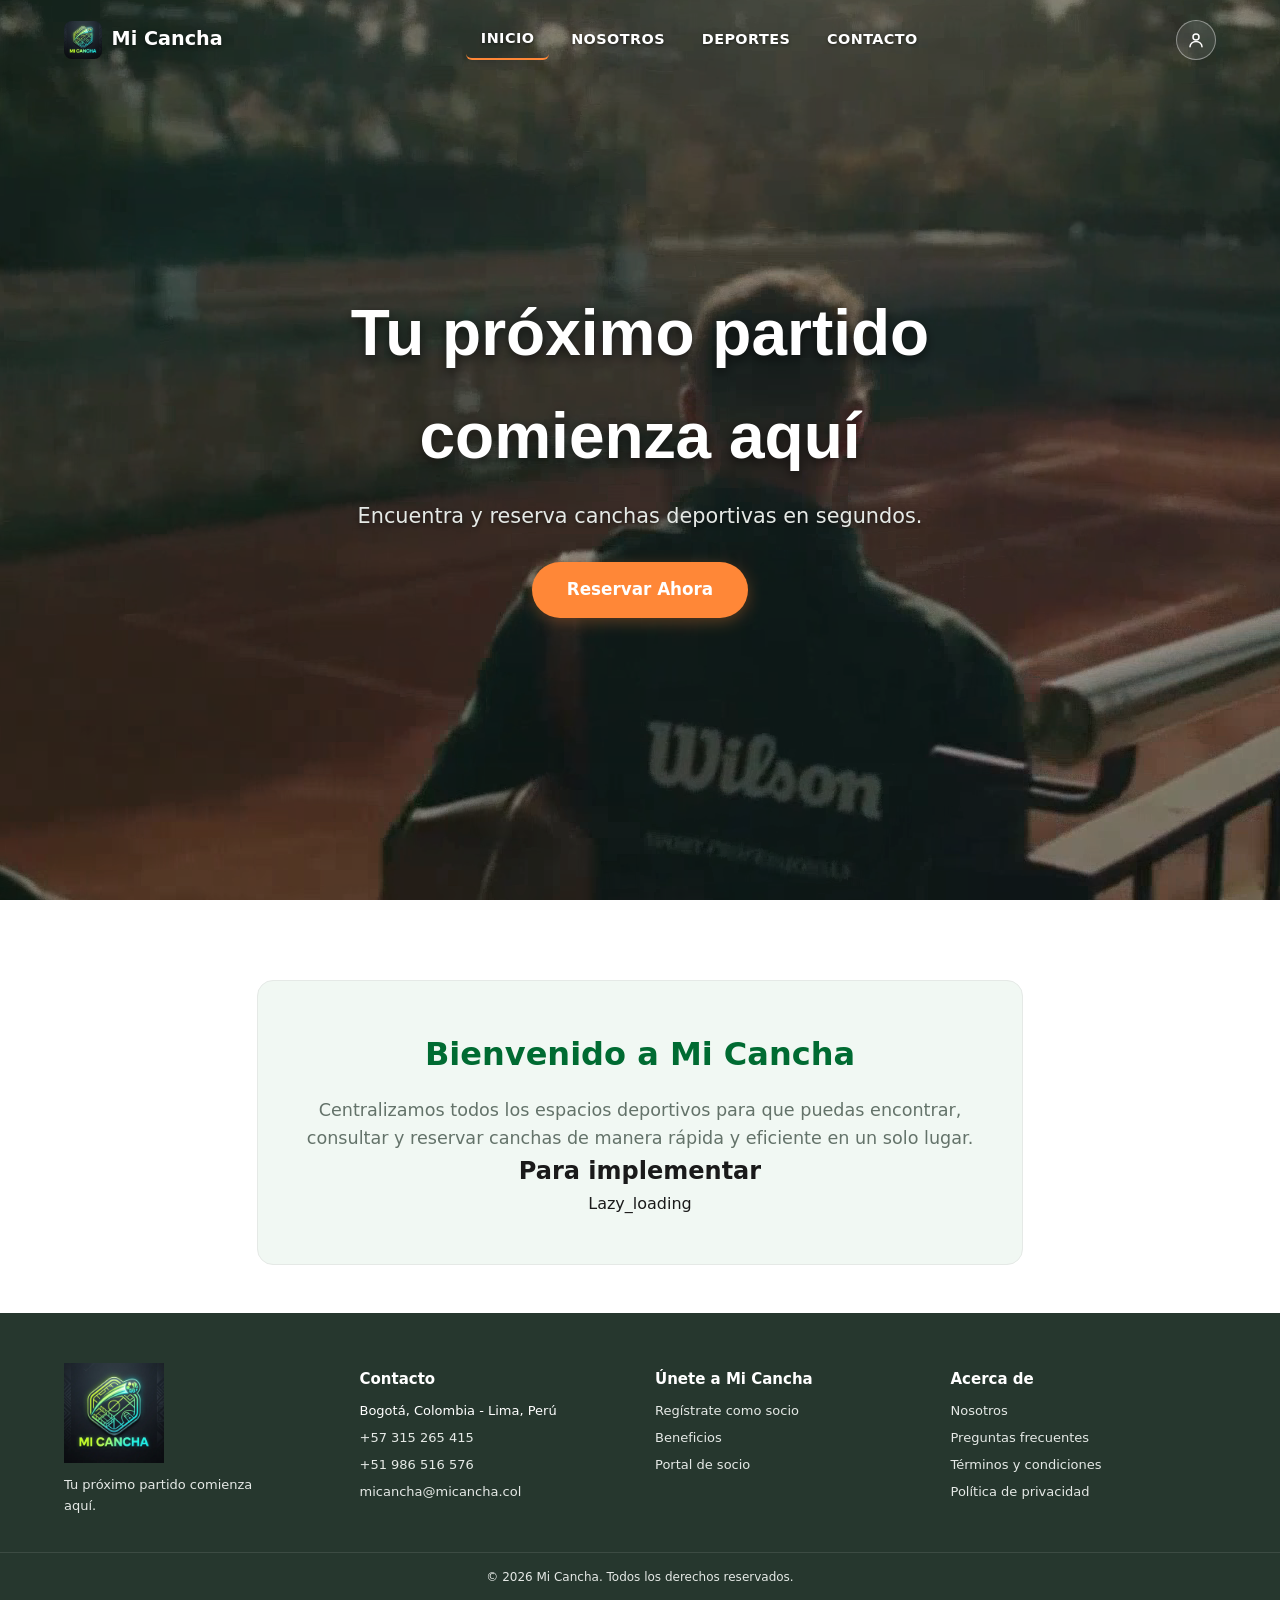
==== index.html @ 4c83c80e "Arreglo Sin-video" ====
﻿<!DOCTYPE html>
<html lang="es">

<head>
  <meta charset="UTF-8">
  <meta name="viewport" content="width=device-width, initial-scale=1.0">
  <title>Mi Cancha - Inicio</title>
  <link rel="stylesheet" href="../css/style.css">
  <link rel="stylesheet" href="../css/nosotros.css">
</head>

<body>

  <!-- Navbar Principal Fijo -->
  <div id="navbar-root"></div>

  <!-- Section con Video de Fondo exclusivo para Inicio -->
  <section class="hero-inicio">
    <video autoplay muted loop playsinline class="hero-video">

      <source src="../video/Video-inicio.webm" type="video/webm">

    </video>
    <div class="hero-overlay"></div>
    <div class="hero-contenido-inicio">
      <h1 class="hero-titulo">Tu próximo partido comienza aquí</h1>
      <p class="hero-subtitulo">Encuentra y reserva canchas deportivas en segundos.</p>
      <a href="#explorar" class="boton-reserva">Reservar Ahora</a>
    </div>
  </section>

  <main class="contenido" id="explorar">
    <section class="panel"
      style="background: var(--verdeNiebla); border: 1px solid var(--grisSeparacion); border-radius: 16px; padding: 3rem 2rem; text-align: center; margin-top: 2rem;">
      <h2 style="color: var(--verdeOsucro); margin-bottom: 1rem; font-size: 2rem;">Bienvenido a Mi Cancha</h2>
      <p style="color: var(--grisVerdoso); font-size: 1.1rem; max-width: 700px; margin: 0 auto;">
        Centralizamos todos los espacios deportivos para que puedas encontrar, consultar y reservar canchas de manera
        rápida y eficiente en un solo lugar.
      </p>
      <h2>Para implementar</h2>
      <p>Lazy_loading</p>
    </section>
  </main>


  <div id="footer-root"></div>


  <script type="module" src="../js/main.js"></script>
</body>

</html>
---- css/style.css ----
﻿:root {
  --verdeMarca: #00843D;
  --verdeOsucro: #006B32;
  --verdeCancha: #00A650;
  --verdeMenta: #D9F2E3;
  --verdeNiebla: #F1F8F3;
  --narajaDeportivo: #FF8737;
  --carbonVerdoso: #26372E;
  --blanco: #ffffff;
  --grisVerdoso: #64736A;
  --grisSeparacion: #E5E9E6;
  --black: #1a1a1a;
}
 
* { 
    box-sizing: border-box;
    margin: 0; 
    padding: 0; 
}
 
html { 
    scroll-behavior: smooth; 
}

body {
  min-height: 100vh;
  display: flex;
  flex-direction: column;
  font-family: "Space Grotesk", "Segoe UI", system-ui, sans-serif;
  color: var(--black);
  background-color: var(--blanco);
  line-height: 1.6;
}
 
a { 
    color: inherit; 
    text-decoration: none;
}

/* ===== Navbar ===== */
.navbar {
  position: fixed;
  top: 0;
  left: 0;
  width: 100%;
  z-index: 1000;
  display: flex;
  justify-content: space-between;
  align-items: center;
  padding: 1.2rem 5%;
  background: transparent;
  transition: all 0.35s ease-in-out;
}

/* Estado cuando se hace scroll (Navbar Verde con textura de líneas de balón) */
.navbar.scrolled {
  padding: 0.8rem 5%;
  background-color: var(--verdeOsucro);
  background-image: 
    repeating-linear-gradient(45deg, rgba(255, 255, 255, 0.03) 0, rgba(255, 255, 255, 0.03) 2px, transparent 0, transparent 50px),
    linear-gradient(135deg, rgba(0, 132, 61, 0.95), rgba(0, 80, 35, 0.98));
  box-shadow: 0 4px 20px rgba(0, 0, 0, 0.25);
  /*backdrop-filter: blur(8px);*/
} 


.logo {
  display: flex;
  align-items: center;
  gap: 0.6rem;
  font-weight: 700;
  font-size: 1.2rem;
  color: var(--blanco);
  text-shadow: 0 2px 4px rgba(0,0,0,0.4);
}
 
.logo-marca {
  width: 38px;
  height: 38px;
  border-radius: 8px;
  object-fit: contain;
}

.logo-text:hover {
  color: var(--verdeCancha)
}
 
.menu { 
    display: flex; 
    gap: 0.5rem; 
    list-style: none; 
    align-items: center;
}
 
.menu a {
  display: block;
  padding: 0.5rem 0.9rem;
  color: var(--blanco);
  font-weight: 600;
  font-size: 0.9rem;
  text-transform: uppercase;
  letter-spacing: 0.03em;
  border-radius: 6px;
  text-shadow: 0 1px 3px rgba(0,0,0,0.5);
  transition: color 0.2s, background 0.2s;
}
 
.menu a:hover { 
    color: var(--verdeCancha);  
}
 
.menu a.activo { 
    color: var(--blanco);
    border-bottom: 2px solid var(--narajaDeportivo);
}

.nav-actions {
  display: flex;
  align-items: center;
  gap: 1rem;
}
 
.login {
  width: 40px;
  height: 40px;
  display: grid;
  place-items: center;
  border-radius: 50%;
  border: 1px solid rgba(255, 255, 255, 0.4);
  background: rgba(255, 255, 255, 0.1);
  color: var(--blanco);
  transition: background 0.2s, border-color 0.2s;
}
 
.login:hover { 
    background: var(--verdeCancha); 
    border-color: var(--verdeCancha); 
}
 
.login svg { 
    width: 18px; 
    height: 18px; 
}

/* Botón Hamburguesa */
.menu-toggle {
  display: none;
  background: none;
  border: none;
  cursor: pointer;
  flex-direction: column;
  gap: 5px;
  padding: 5px;
  z-index: 1001;
}

.menu-toggle span {
  display: block;
  width: 26px;
  height: 3px;
  background-color: var(--blanco);
  border-radius: 3px;
  transition: transform 0.3s ease, opacity 0.3s ease;
}

/* VIDEO */

/* ===== Estilos para el Video ===== */
.hero-inicio {
  position: relative;
  width: 100%;
  height:  100vh;/* Un poco más alto para que luzca el video */
  min-height: 450px;
  overflow: hidden;
  display: flex;
  align-items: center;
  justify-content: center;
  text-align: center;
}

.hero-video {
  position: absolute;
  top: 50%;
  left: 50%;
  transform: translate(-50%, -50%);
  min-width: 100%;
  min-height: 100%;
  width: auto;
  height: auto;
  object-fit: cover;
  z-index: 1;
}

.hero-overlay {
  position: absolute;
  top: 0;
  left: 0;
  width: 100%;
  height: 100%;
  background: rgba(0, 0, 0, 0.45); /* Capa oscura para contraste */
  z-index: 2;
}

.hero-contenido-inicio {
  position: relative;
  z-index: 3;
  color: var(--blanco);
  padding: 0 1rem;
  max-width: 800px;
}

.hero-contenido-inicio .hero-titulo {
  font-size: clamp(2.3rem, 6vw, 4rem);
  font-family: "Space Grotesk", sans-serif;
  font-weight: 700;
  margin-bottom: 0.8rem;
  text-shadow: 0 4px 12px rgba(0, 0, 0, 0.6);
}

.hero-subtitulo {
  font-size: clamp(1rem, 2.5vw, 1.3rem);
  color: var(--grisSeparacion);
  margin-bottom: 1.8rem;
  text-shadow: 0 2px 6px rgba(0, 0, 0, 0.6);
}

@media (max-width: 768px) {
  .hero-inicio {
    height: 50vh;
    min-height: 350px;
  }
}

/* FOOTER */
.site-footer {
  background-color: var(--carbonVerdoso);
  color: var(--blanco);
  margin-top: auto;
}

.footer-container {
  width: min(1200px, 90%);
  margin: 0 auto;
  padding: 50px 0 35px;
  display: grid;
  grid-template-columns: repeat(4, 1fr);
  gap: 30px;
  align-items: start;
}

.footer-brand {
  display: flex;
  flex-direction: column;
  align-items: flex-start;
  gap: 12px;
}

.footer-logo img {
  display: block;
  width: 100px;
  height: auto;
  object-fit: contain;
}

.footer-description {
  max-width: 220px;
  margin: 0;
  color: var(--grisSeparacion);
  font-size: 13px;
}

.footer-column h2 {
  margin: 4px 0 10px;
  color: var(--blanco);
  font-size: 15px;
  font-weight: 600;
}

.footer-column ul,
.footer-column address {
  display: flex;
  flex-direction: column;
  gap: 6px;
  list-style: none;
  font-size: 13px;
  font-style: normal;
}

.footer-column a {
  color: var(--grisSeparacion);
  transition: color 180ms ease;
}

.footer-column a:hover {
  color: var(--verdeCancha);
  text-decoration: underline;
}

.footer-bottom {
  border-top: 1px solid rgba(255,255,255,0.1);
  padding: 15px 5%;
  text-align: center;
}

.footer-bottom p {
  margin: 0;
  color: var(--grisSeparacion);
  font-size: 12px;
}

/* Media Queries para Dispositivos Móviles y Tablets */
@media (max-width: 900px) {
  .menu-toggle {
    display: flex;
  }

  /* Menú desplegable en pantallas pequeñas */
  .menu {
    position: fixed;
    top: 0;
    right: -100%;
    width: 75%;
    max-width: 300px;
    height: 100vh;
    background-color: var(--verdeOsucro);
    flex-direction: column;
    justify-content: center;
    align-items: flex-start;
    padding: 2rem;
    gap: 1.5rem;
    box-shadow: -5px 0 25px rgba(0,0,0,0.5);
    transition: right 0.35s ease-in-out;
    z-index: 1000;
  }

  .menu.activo {
    right: 0;
  }

  .menu a {
    font-size: 1.1rem;
    width: 100%;
    padding: 0.8rem 1rem;
  }

  .menu a.activo {
    background: rgba(255, 255, 255, 0.15);
    border-bottom: none;
    border-left: 4px solid var(--blanco);
  }

  /* Animación cruzada del botón hamburguesa cuando está abierto */
  .menu-toggle.activo span:nth-child(1) {
    transform: translateY(8px) rotate(45deg);
  }
  .menu-toggle.activo span:nth-child(2) {
    opacity: 0;
  }
  .menu-toggle.activo span:nth-child(3) {
    transform: translateY(-8px) rotate(-45deg);
  }

  .footer-container {
    grid-template-columns: 1fr 1fr;
    gap: 35px;
  }
}

@media (max-width: 550px) {
  .footer-container {
    grid-template-columns: 1fr;
    gap: 30px;
  }
  
  .navbar {
    padding: 1rem 4%;
  }
}
---- css/nosotros.css ----
/* ===================================================
   Acerca de Nosotros - Estilos responsivos
   =================================================== */

.hero-nosotros {
  position: relative;
  width: 100%;
  height: 50vh;
  min-height: 320px;
  background: url('../img/fondoDeport.webp') center/cover no-repeat;
  display: flex;
  align-items: center;
  justify-content: center;
  text-align: center;
}

.hero-nosotros::after {
  content: '';
  position: absolute;
  top: 0;
  left: 0;
  width: 100%;
  height: 100%;
  background: rgba(0, 0, 0, 0.45);
  z-index: 1;
}

.hero-titulo {
  position: relative;
  z-index: 2;
  color: var(--blanco);
  font-size: clamp(2.2rem, 7vw, 4rem);
  font-family: cursive, sans-serif;
  font-weight: 400;
  padding: 0 1rem;
  text-shadow: 0 4px 10px rgba(0, 0, 0, 0.5);
}

.contenido {
  max-width: 1050px;
  margin: 3rem auto;
  padding: 0 1.2rem;
  color: var(--black);
}

.seccion {
  margin-bottom: 3.5rem;
}

.seccion > h2 {
  text-align: center;
  margin-bottom: 1.5rem;
  color: var(--carbonVerdoso);
  font-size: clamp(1.6rem, 4vw, 2.2rem);
}

/* Misión y Visión */
#proyecto {
  display: grid;
  grid-template-columns: repeat(2, 1fr);
  gap: 1.5rem;
}

#proyecto article {
  background: var(--verdeNiebla);
  border: 1px solid var(--grisSeparacion);
  border-top: 4px solid var(--verdeCancha);
  border-radius: 14px;
  padding: 2rem;
  box-shadow: 0 4px 15px rgba(0,0,0,0.03);
}

#proyecto h2 {
  color: var(--verdeOsucro);
  margin-bottom: 0.8rem;
}

#proyecto p {
  color: var(--grisVerdoso);
  font-size: 1rem;
}

/* Diferenciadores y Equipo */
#diferenciadores > p {
  max-width: 800px;
  margin: 0 auto 2rem;
  text-align: center;
  color: var(--grisVerdoso);
  font-size: 1.05rem;
}

.tarjetas,
.tarjetas-equipo {
  display: grid;
  grid-template-columns: repeat(auto-fit, minmax(260px, 1fr));
  gap: 1.5rem;
}

.tarjeta,
.tarjeta-dev {
  background: var(--blanco);
  border: 1px solid var(--grisSeparacion);
  border-radius: 14px;
  padding: 1.8rem 1.5rem;
  text-align: center;
  box-shadow: 0 6px 20px rgba(0,0,0,0.04);
  transition: transform 0.25s ease, border-color 0.25s ease;
}

.tarjeta:hover,
.tarjeta-dev:hover {
  transform: translateY(-4px);
  border-color: var(--verdeCancha);
}

.tarjeta h3 {
  color: var(--verdeOsucro);
  margin-bottom: 0.6rem;
  font-size: 1.2rem;
}

.tarjeta p {
  color: var(--grisVerdoso);
  font-size: 0.95rem;
}

.tarjeta-dev img {
  width: 80px;
  height: 80px;
  border-radius: 50%;
  object-fit: cover;
  margin-bottom: 1rem;
}

.tarjeta-dev h3 {
  color: var(--carbonVerdoso);
  margin-bottom: 0.2rem;
}

.tarjeta-dev .rol {
  color: var(--verdeCancha);
  font-weight: 600;
  font-size: 0.85rem;
  margin-bottom: 0.6rem;
}

.tarjeta-dev .bio {
  color: var(--grisVerdoso);
  font-size: 0.9rem;
}

.article {
  background: var(--verdeNiebla);
  border-top: 4px solid var(--verdeCancha);
  box-shadow: 0 4px 15px rgba(0,0,0,0.03);
}

/* Botón */
#reserva { 
  text-align: center; 
  margin-top: 2.5rem;
}

.boton-reserva {
  display: inline-block;
  padding: 0.9rem 2.2rem;
  border-radius: 999px;
  background: var(--narajaDeportivo);
  color: var(--blanco);
  font-weight: 700;
  font-size: 1.05rem;
  box-shadow: 0 4px 15px rgba(255, 135, 55, 0.3);
  transition: opacity 0.2s, transform 0.2s;
}

.boton-reserva:hover { 
  opacity: 0.9; 
  transform: scale(1.02);
}

/* Responsive */
@media (max-width: 768px) {
  #proyecto { 
    grid-template-columns: 1fr; 
  }
  
  .contenido {
    margin: 2rem auto;
  }
  
  .hero-nosotros {
    height: 40vh;
    min-height: 260px;
  }
}
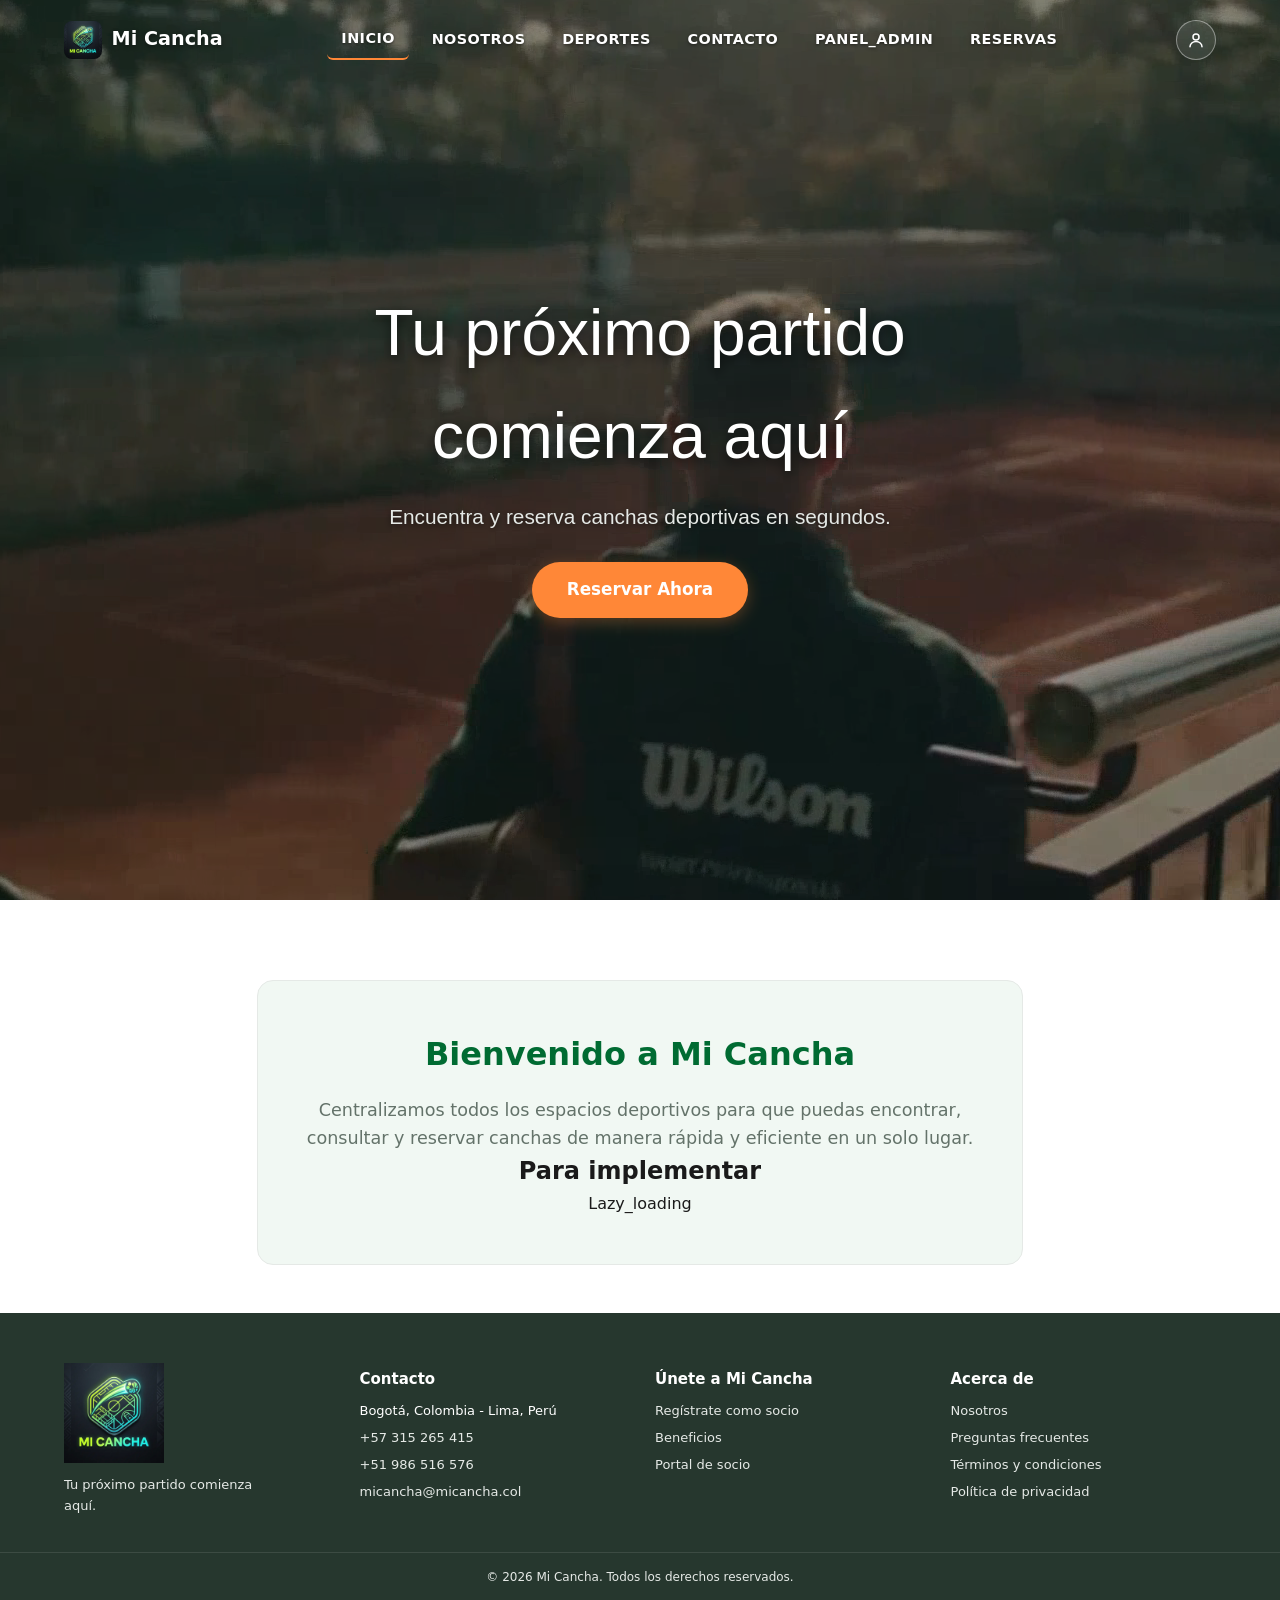
==== commit b06587dc: "feat: vista preliminar de reservar" ====
--- a/index.html
+++ b/index.html
@@ -5,6 +5,7 @@
   <meta charset="UTF-8">
   <meta name="viewport" content="width=device-width, initial-scale=1.0">
   <title>Mi Cancha - Inicio</title>
+  <link rel="shortcut icon" href="../img/mi_cancha_prototipo_logo.webp" type="image/x-icon">
   <link rel="stylesheet" href="../css/style.css">
   <link rel="stylesheet" href="../css/nosotros.css">
 </head>
--- a/css/style.css
+++ b/css/style.css
@@ -210,9 +210,9 @@
 }
 
 .hero-contenido-inicio .hero-titulo {
-  font-size: clamp(2.3rem, 6vw, 4rem);
-  font-family: "Space Grotesk", sans-serif;
-  font-weight: 700;
+  font-size: clamp(2.2rem, 7vw, 4rem);
+  font-family: cursive, sans-serif;
+  font-weight: 400;
   margin-bottom: 0.8rem;
   text-shadow: 0 4px 12px rgba(0, 0, 0, 0.6);
 }
@@ -222,6 +222,7 @@
   color: var(--grisSeparacion);
   margin-bottom: 1.8rem;
   text-shadow: 0 2px 6px rgba(0, 0, 0, 0.6);
+  font-family: cursive, sans-serif;
 }
 
 @media (max-width: 768px) {
@@ -375,4 +376,35 @@
   .navbar {
     padding: 1rem 4%;
   }
-}+}
+/* ===== Mensajes de alerta (carrito de reservas) ===== */
+.mensajes {
+  position: fixed;
+  right: 1rem;
+  bottom: 1rem;
+  z-index: 2000;
+  display: flex;
+  flex-direction: column;
+  gap: 0.5rem;
+  max-width: min(360px, calc(100% - 2rem));
+}
+
+.mensaje {
+  padding: 0.8rem 1rem;
+  border-radius: 8px;
+  border-left: 5px solid;
+  background: var(--blanco);
+  color: var(--carbonVerdoso);
+  box-shadow: 0 6px 18px rgba(0, 0, 0, 0.15);
+  font-weight: 600;
+  animation: mensaje-entrar 0.25s ease-out;
+}
+
+.mensaje-exito { border-color: var(--verdeCancha); }
+.mensaje-alerta { border-color: var(--narajaDeportivo); }
+.mensaje-error { border-color: #C0392B; }
+
+@keyframes mensaje-entrar {
+  from { opacity: 0; transform: translateY(10px); }
+  to { opacity: 1; transform: translateY(0); }
+}
--- a/css/nosotros.css
+++ b/css/nosotros.css
@@ -7,7 +7,8 @@
   width: 100%;
   height: 50vh;
   min-height: 320px;
-  background: url('../img/fondoDeport.webp') center/cover no-repeat;
+  background: linear-gradient(rgba(0, 0, 0, 0.5), rgba(0, 0, 0, 0.5)),
+  url('../img/fondoDeport.webp') center/cover no-repeat;
   display: flex;
   align-items: center;
   justify-content: center;
@@ -21,7 +22,7 @@
   left: 0;
   width: 100%;
   height: 100%;
-  background: rgba(0, 0, 0, 0.45);
+  background: rgba(0, 0, 0, 0.5);
   z-index: 1;
 }
 
@@ -189,7 +190,7 @@
   }
   
   .hero-nosotros {
-    height: 40vh;
+    height: 50vh;
     min-height: 260px;
   }
 }
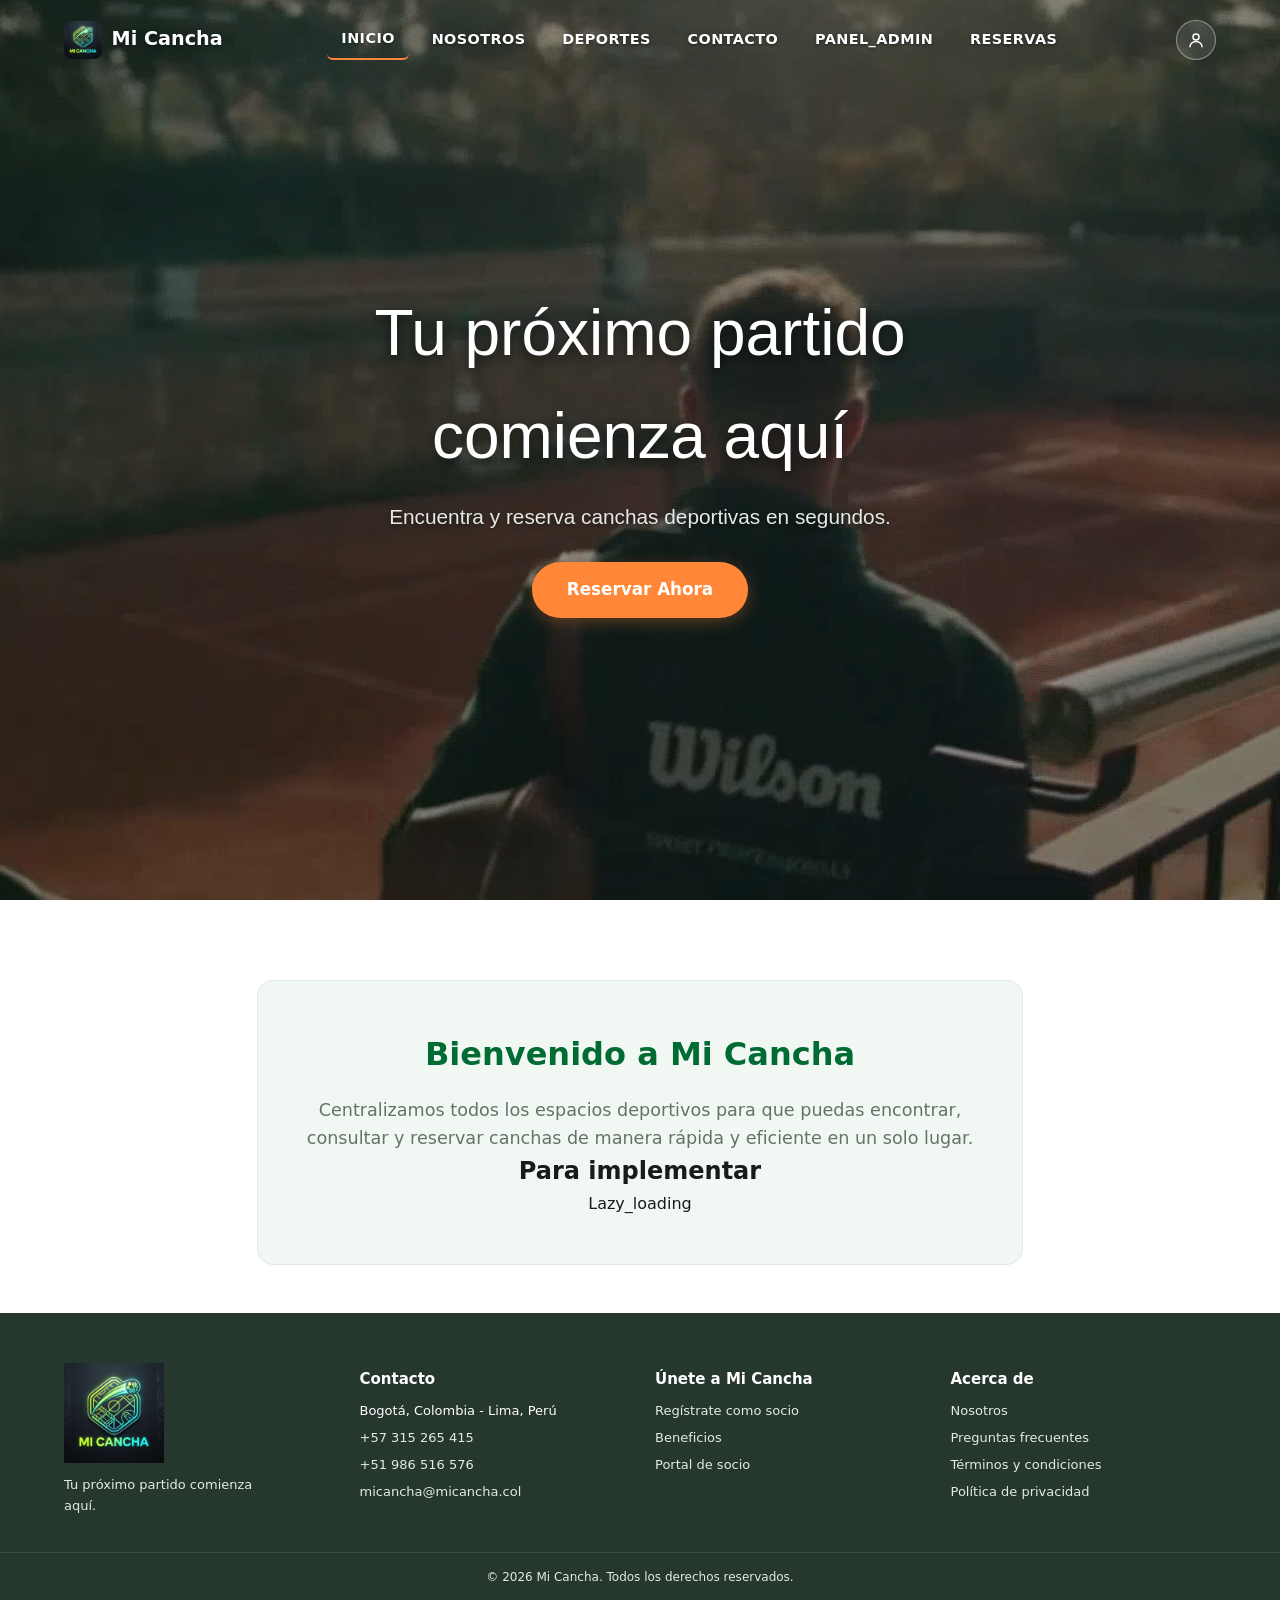
==== commit d53f86ba: "feat: funcionalidad del modulo reservas, esta funcionalidad es temporal, aun tiene refactorizaciones" ====
--- a/index.html
+++ b/index.html
@@ -11,7 +11,6 @@
 </head>
 
 <body>
-
   <!-- Navbar Principal Fijo -->
   <div id="navbar-root"></div>
 
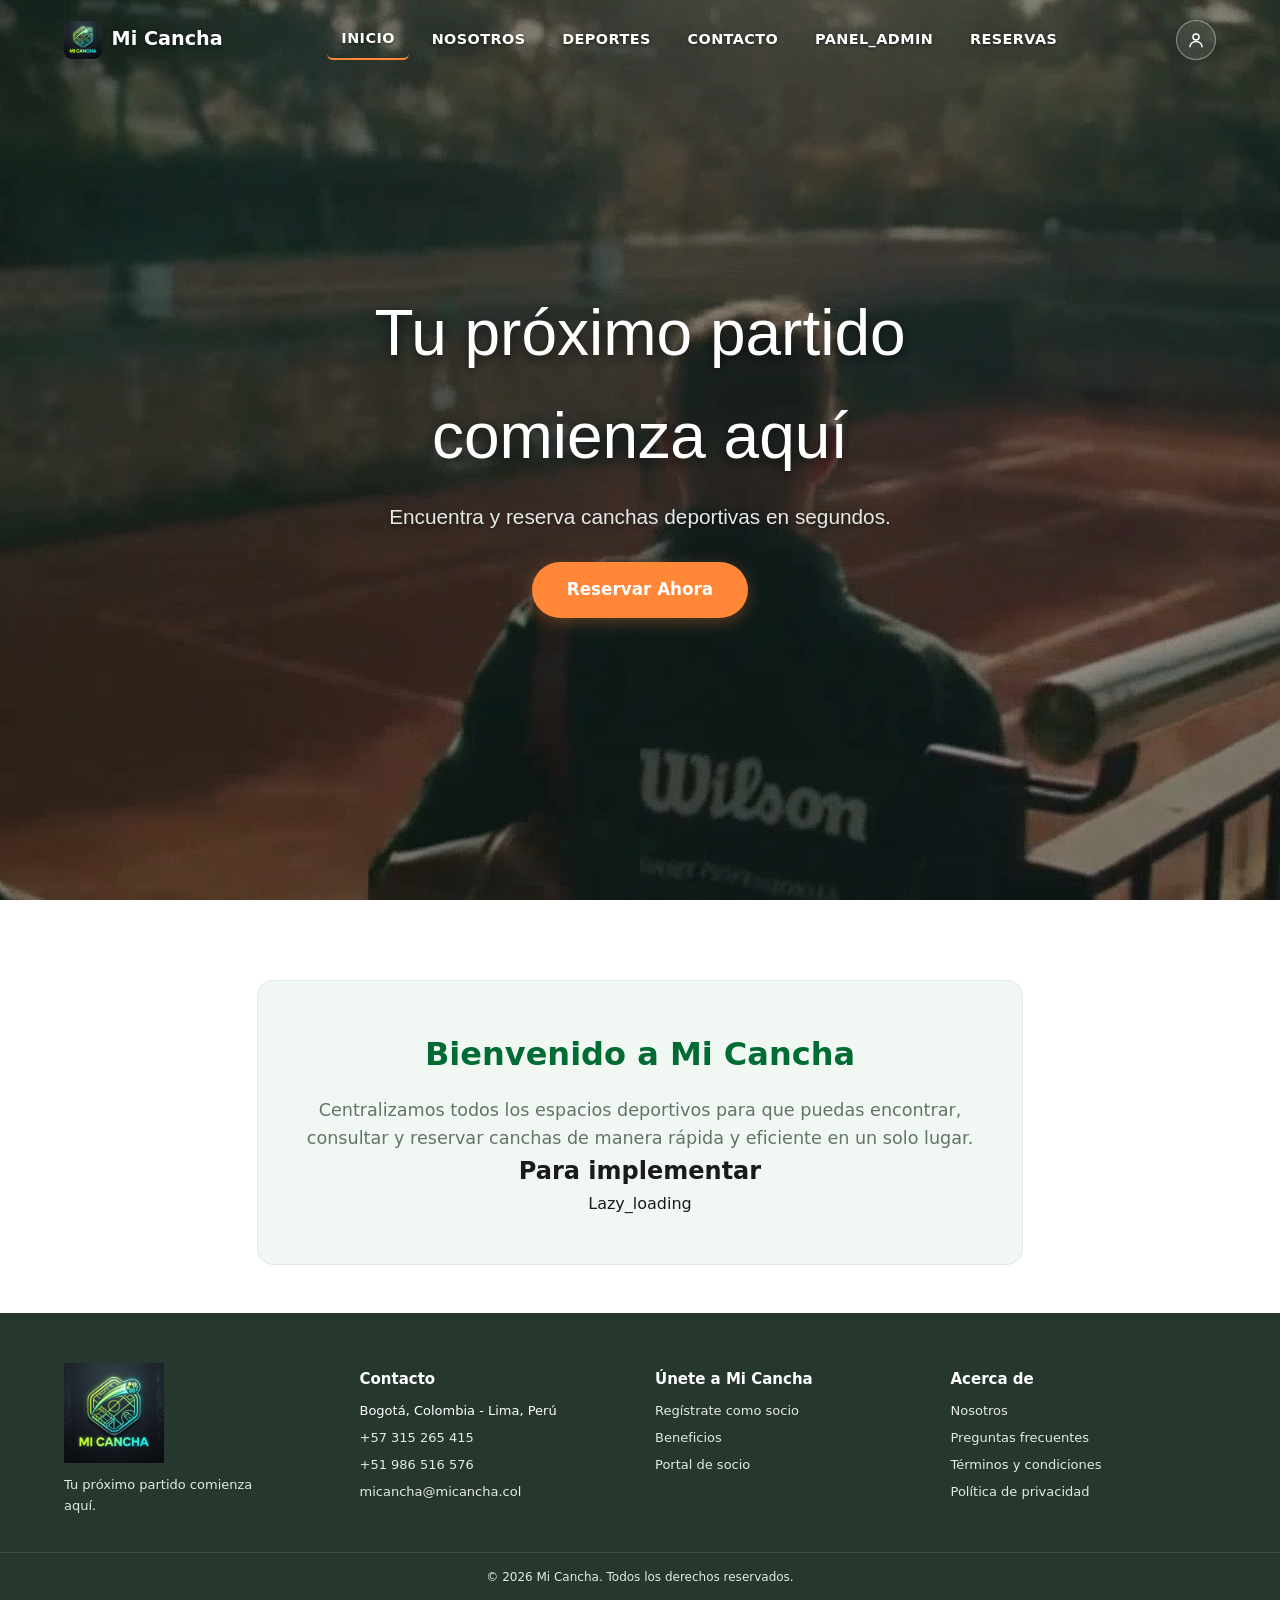
==== commit 3a226ee7: "agregar vistas y componentes de inicio de sesion" ====
--- a/index.html
+++ b/index.html
@@ -5,9 +5,9 @@
   <meta charset="UTF-8">
   <meta name="viewport" content="width=device-width, initial-scale=1.0">
   <title>Mi Cancha - Inicio</title>
-  <link rel="shortcut icon" href="../img/mi_cancha_prototipo_logo.webp" type="image/x-icon">
-  <link rel="stylesheet" href="../css/style.css">
-  <link rel="stylesheet" href="../css/nosotros.css">
+  <link rel="shortcut icon" href="./img/mi_cancha_prototipo_logo.webp" type="image/x-icon">
+  <link rel="stylesheet" href="./css/style.css">
+  <link rel="stylesheet" href="./css/nosotros.css">
 </head>
 
 <body>
@@ -18,7 +18,7 @@
   <section class="hero-inicio">
     <video autoplay muted loop playsinline class="hero-video">
 
-      <source src="../video/Video-inicio.webm" type="video/webm">
+      <source src="./video/Video-inicio.webm" type="video/webm">
 
     </video>
     <div class="hero-overlay"></div>
@@ -45,8 +45,8 @@
 
   <div id="footer-root"></div>
 
+<script type="module" src="./js/main.js"></script>
 
-  <script type="module" src="../js/main.js"></script>
 </body>
 
 </html>
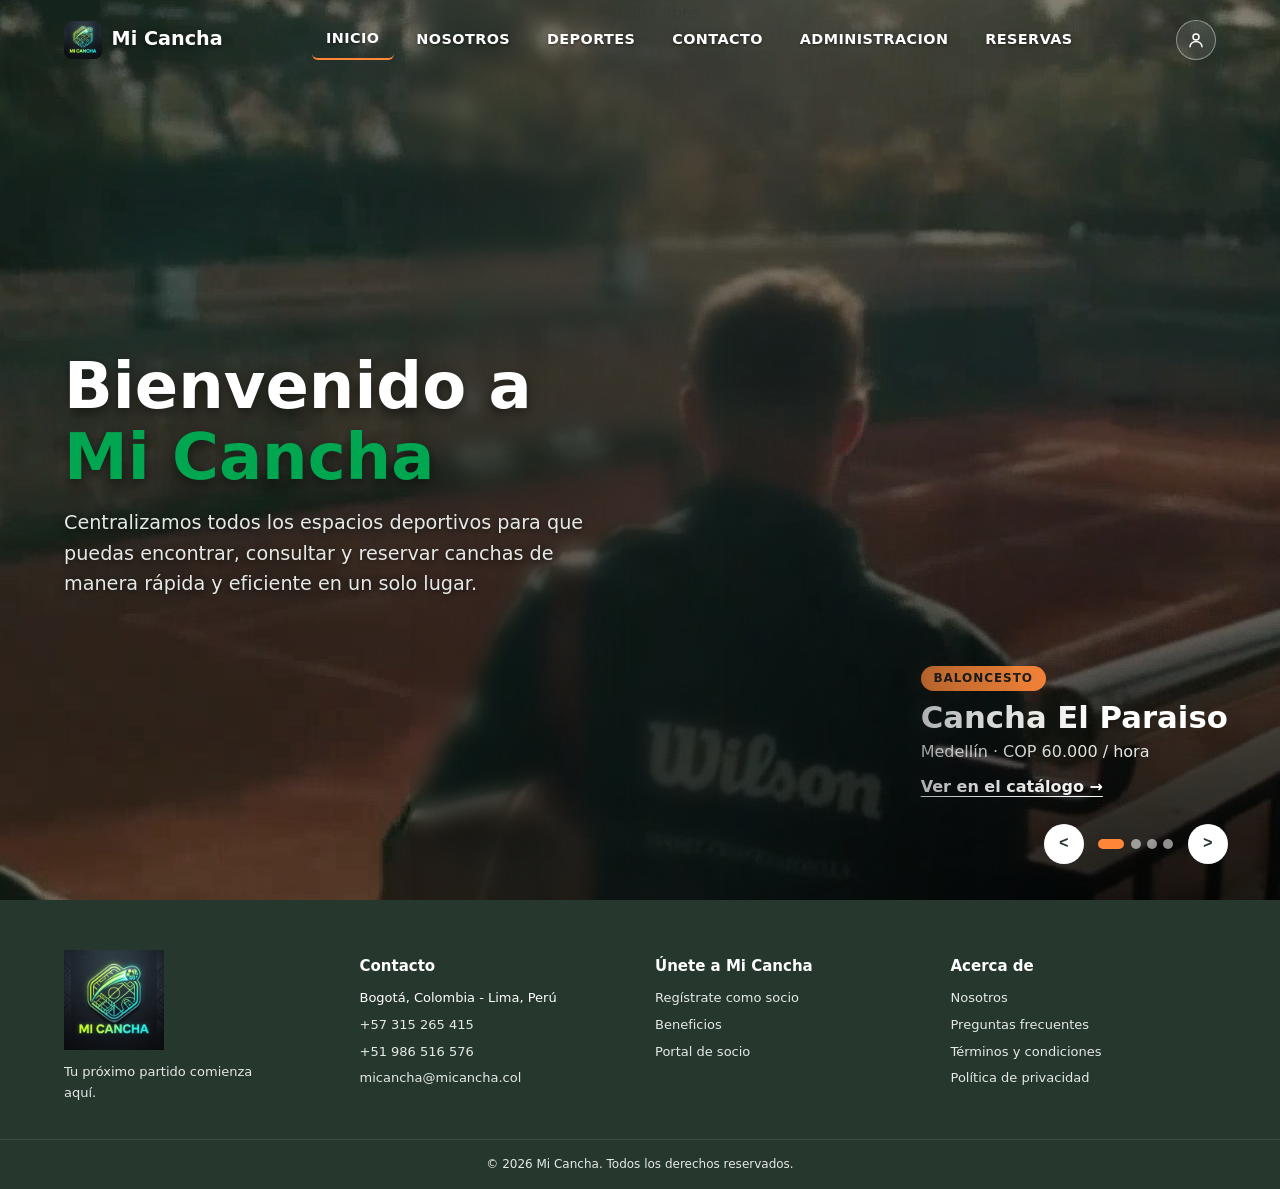
==== commit 8db185fe: "Londing page 1.0" ====
--- a/index.html
+++ b/index.html
@@ -8,44 +8,110 @@
   <link rel="shortcut icon" href="./img/mi_cancha_prototipo_logo.webp" type="image/x-icon">
   <link rel="stylesheet" href="./css/style.css">
   <link rel="stylesheet" href="./css/nosotros.css">
+  <link rel="stylesheet" href="./css/inicio_slider.css">
 </head>
 
 <body>
   <!-- Navbar Principal Fijo -->
   <div id="navbar-root"></div>
 
-  <!-- Section con Video de Fondo exclusivo para Inicio -->
-  <section class="hero-inicio">
-    <video autoplay muted loop playsinline class="hero-video">
+  <main id="explorar">
 
-      <source src="./video/Video-inicio.webm" type="video/webm">
+    <!-- Video de fondo + mensaje a la izquierda + carrusel desvanecido a la derecha -->
+    <section class="hero-inicio hero-con-carrusel">
+      <video autoplay muted loop playsinline class="hero-video">
+        <source src="./video/Video-inicio.webm" type="video/webm">
+      </video>
+      <div class="hero-overlay"></div>
 
-    </video>
-    <div class="hero-overlay"></div>
-    <div class="hero-contenido-inicio">
-      <h1 class="hero-titulo">Tu próximo partido comienza aquí</h1>
-      <p class="hero-subtitulo">Encuentra y reserva canchas deportivas en segundos.</p>
-      <a href="#explorar" class="boton-reserva">Reservar Ahora</a>
-    </div>
-  </section>
+      <div class="inicio-texto">
+        <h1 class="inicio-titulo">Bienvenido a <span>Mi Cancha</span></h1>
+        <p class="inicio-descripcion">
+          Centralizamos todos los espacios deportivos para que puedas encontrar, consultar y reservar canchas de
+          manera rápida y eficiente en un solo lugar.
+        </p>
+        <!-- validar si queda mejor el boton o quitarlo -->
+        <!-- <a href="./pages/catalogo-canchas.html" class="boton-reserva">Explorar canchas</a> -->
+      </div>
 
-  <main class="contenido" id="explorar">
-    <section class="panel"
-      style="background: var(--verdeNiebla); border: 1px solid var(--grisSeparacion); border-radius: 16px; padding: 3rem 2rem; text-align: center; margin-top: 2rem;">
-      <h2 style="color: var(--verdeOsucro); margin-bottom: 1rem; font-size: 2rem;">Bienvenido a Mi Cancha</h2>
-      <p style="color: var(--grisVerdoso); font-size: 1.1rem; max-width: 700px; margin: 0 auto;">
-        Centralizamos todos los espacios deportivos para que puedas encontrar, consultar y reservar canchas de manera
-        rápida y eficiente en un solo lugar.
-      </p>
-      <h2>Para implementar</h2>
-      <p>Lazy_loading</p>
+      <!-- El Carrusel se hace con la primera imagen carga de una vez  y las demás se cargan después (data-src / data-srcset) -->
+      <div class="carrusel" role="region" aria-roledescription="carrusel" aria-label="Canchas destacadas">
+
+        <article class="slide activa" role="group" aria-roledescription="diapositiva" aria-label="1 de 4">
+          <img src="https://res.cloudinary.com/hg1j7l69/image/upload/f_auto,q_auto,w_1000/Cancha-Baloncesto"
+            srcset="https://res.cloudinary.com/hg1j7l69/image/upload/f_auto,q_auto,w_600/Cancha-Baloncesto 600w,
+                    https://res.cloudinary.com/hg1j7l69/image/upload/f_auto,q_auto,w_1000/Cancha-Baloncesto 1000w,
+                    https://res.cloudinary.com/hg1j7l69/image/upload/f_auto,q_auto,w_1400/Cancha-Baloncesto 1400w"
+            sizes="(max-width: 900px) 100vw, 58vw"
+            alt="Cancha de baloncesto al aire libre" fetchpriority="high" decoding="async">
+          <div class="slide-info">
+            <span class="slide-etiqueta">Baloncesto</span>
+            <h2 class="slide-nombre">Cancha El Paraiso</h2>
+            <p class="slide-datos">Medellín · COP 60.000 / hora</p>
+            <a class="slide-enlace" href="./pages/catalogo-canchas.html">Ver en el catálogo →</a>
+          </div>
+        </article>
+
+        <article class="slide" role="group" aria-roledescription="diapositiva" aria-label="2 de 4" aria-hidden="true" inert>
+          <img data-src="https://res.cloudinary.com/hg1j7l69/image/upload/f_auto,q_auto,w_1000/Cancha-Futbol"
+            data-srcset="https://res.cloudinary.com/hg1j7l69/image/upload/f_auto,q_auto,w_600/Cancha-Futbol 600w,
+                         https://res.cloudinary.com/hg1j7l69/image/upload/f_auto,q_auto,w_1000/Cancha-Futbol 1000w,
+                         https://res.cloudinary.com/hg1j7l69/image/upload/f_auto,q_auto,w_1400/Cancha-Futbol 1400w"
+            sizes="(max-width: 900px) 100vw, 58vw"
+            alt="Cancha de fútbol de césped sintético vista desde arriba" decoding="async">
+          <div class="slide-info">
+            <span class="slide-etiqueta">Fútbol</span>
+            <h2 class="slide-nombre">Cancha Marbella</h2>
+            <p class="slide-datos">Bogotá · COP 90.000 / hora</p>
+            <a class="slide-enlace" href="./pages/catalogo-canchas.html">Ver en el catálogo →</a>
+          </div>
+        </article>
+
+        <article class="slide" role="group" aria-roledescription="diapositiva" aria-label="3 de 4" aria-hidden="true" inert>
+          <img data-src="https://res.cloudinary.com/hg1j7l69/image/upload/f_auto,q_auto,w_1000/Cancha-Americano"
+            data-srcset="https://res.cloudinary.com/hg1j7l69/image/upload/f_auto,q_auto,w_600/Cancha-Americano 600w,
+                         https://res.cloudinary.com/hg1j7l69/image/upload/f_auto,q_auto,w_1000/Cancha-Americano 1000w,
+                         https://res.cloudinary.com/hg1j7l69/image/upload/f_auto,q_auto,w_1400/Cancha-Americano 1400w"
+            sizes="(max-width: 900px) 100vw, 58vw"
+            alt="Cancha de fútbol americano vista desde arriba" decoding="async">
+          <div class="slide-info">
+            <span class="slide-etiqueta">Fútbol Americano</span>
+            <h2 class="slide-nombre">Cancha SanCristobal</h2>
+            <p class="slide-datos">Medellín · COP 180.000 / hora</p>
+            <a class="slide-enlace" href="./pages/catalogo-canchas.html">Ver en el catálogo →</a>
+          </div>
+        </article>
+
+        <article class="slide" role="group" aria-roledescription="diapositiva" aria-label="4 de 4" aria-hidden="true" inert>
+          <img data-src="https://res.cloudinary.com/hg1j7l69/image/upload/f_auto,q_auto,w_1000/Cancha-Volley"
+            data-srcset="https://res.cloudinary.com/hg1j7l69/image/upload/f_auto,q_auto,w_600/Cancha-Volley 600w,
+                         https://res.cloudinary.com/hg1j7l69/image/upload/f_auto,q_auto,w_1000/Cancha-Volley 1000w,
+                         https://res.cloudinary.com/hg1j7l69/image/upload/f_auto,q_auto,w_1400/Cancha-Volley 1400w"
+            sizes="(max-width: 900px) 100vw, 58vw"
+            alt="Jugadores en una cancha de volleyball de piso" decoding="async">
+          <div class="slide-info">
+            <span class="slide-etiqueta">Volleyball</span>
+            <h2 class="slide-nombre">Cancha El Remate</h2>
+            <p class="slide-datos">Medellín · COP 70.000 / hora</p>
+            <a class="slide-enlace" href="./pages/catalogo-canchas.html">Ver en el catálogo →</a>
+          </div>
+        </article>
+
+        <!-- Controles: todo junto, debajo de la información de la cancha -->
+        <div class="carrusel-controles">
+          <button type="button" class="carrusel-boton carrusel-anterior" aria-label="Cancha anterior">&lt;</button>
+          <div class="carrusel-puntos"></div>
+          <button type="button" class="carrusel-boton carrusel-siguiente" aria-label="Cancha siguiente">&gt;</button>
+        </div>
+      </div>
     </section>
+
   </main>
-
 
   <div id="footer-root"></div>
 
 <script type="module" src="./js/main.js"></script>
+<script type="module" src="./js/inicio_slider.js"></script>
 
 </body>
 
--- a/css/style.css
+++ b/css/style.css
@@ -26,7 +26,7 @@
   min-height: 100vh;
   display: flex;
   flex-direction: column;
-  font-family: "Space Grotesk", "Segoe UI", system-ui, sans-serif;
+  font-family: "Poppins", system-ui, sans-serif;
   color: var(--black);
   background-color: var(--blanco);
   line-height: 1.6;
@@ -376,35 +376,4 @@
   .navbar {
     padding: 1rem 4%;
   }
-}
-/* ===== Mensajes de alerta (carrito de reservas) ===== */
-.mensajes {
-  position: fixed;
-  right: 1rem;
-  bottom: 1rem;
-  z-index: 2000;
-  display: flex;
-  flex-direction: column;
-  gap: 0.5rem;
-  max-width: min(360px, calc(100% - 2rem));
-}
-
-.mensaje {
-  padding: 0.8rem 1rem;
-  border-radius: 8px;
-  border-left: 5px solid;
-  background: var(--blanco);
-  color: var(--carbonVerdoso);
-  box-shadow: 0 6px 18px rgba(0, 0, 0, 0.15);
-  font-weight: 600;
-  animation: mensaje-entrar 0.25s ease-out;
-}
-
-.mensaje-exito { border-color: var(--verdeCancha); }
-.mensaje-alerta { border-color: var(--narajaDeportivo); }
-.mensaje-error { border-color: #C0392B; }
-
-@keyframes mensaje-entrar {
-  from { opacity: 0; transform: translateY(10px); }
-  to { opacity: 1; transform: translateY(0); }
-}
+}
--- a/css/nosotros.css
+++ b/css/nosotros.css
@@ -31,7 +31,7 @@
   z-index: 2;
   color: var(--blanco);
   font-size: clamp(2.2rem, 7vw, 4rem);
-  font-family: cursive, sans-serif;
+  font-family: "Poppins", cursive, sans-serif;
   font-weight: 400;
   padding: 0 1rem;
   text-shadow: 0 4px 10px rgba(0, 0, 0, 0.5);
--- a/css/inicio_slider.css
+++ b/css/inicio_slider.css
@@ -0,0 +1,330 @@
+﻿/* ===== Landing: video de fondo + carrusel desvanecido a la derecha =====
+   El video, la capa oscura, los colores, la navbar y el footer vienen de style.css */
+
+.hero-inicio.hero-con-carrusel {
+    height: 100vh;
+    height: 100svh;
+    min-height: 600px;
+    justify-content: flex-start;   /* el texto va a la izquierda */
+    text-align: left;
+    background: var(--carbonVerdoso);
+}
+
+/* ===== Mensaje principal (izquierda) ===== */
+.inicio-texto {
+    position: relative;
+    z-index: 4;
+    width: 46%;
+    padding: 5rem 0 0 5%;
+    box-sizing: border-box;
+}
+
+.inicio-titulo {
+    margin-bottom: 1rem;
+    color: var(--blanco);
+    font-size: clamp(2.4rem, 5vw, 4.5rem);
+    font-weight: 700;
+    line-height: 1.1;
+    text-shadow: 0 4px 12px rgba(0, 0, 0, 0.5);
+}
+
+.inicio-titulo span {
+    display: block;
+    color: var(--verdeCancha);
+}
+
+.inicio-descripcion {
+    max-width: 520px;
+    margin-bottom: 1.8rem;
+    color: var(--grisSeparacion);
+    font-size: clamp(1rem, 1.5vw, 1.2rem);
+    text-shadow: 0 2px 6px rgba(0, 0, 0, 0.6);
+}
+
+/* ===== Carrusel (derecha) ===== */
+.carrusel {
+    position: absolute;
+    top: 0;
+    right: 0;
+    bottom: 0;
+    width: 68%;
+    z-index: 3; /* encima del video (1) y de la capa oscura (3) */
+}
+
+/* Capa de desenfoque progresivo en el borde izquierdo */
+.carrusel::before {
+    content: "";
+    position: absolute;
+    inset: 0;
+    z-index: 2; /* Encima de la imagen, debajo de .slide-info y controles */
+    pointer-events: none; /* Permite hacer clic a través de esta capa */
+    
+    /* Aplica el desenfoque */
+    -webkit-backdrop-filter: blur(10px);
+    backdrop-filter: blur(10px);
+    
+    /* El desenfoque es fuerte a la izquierda (0%) y desaparece hacia la derecha (65%) */
+    -webkit-mask-image: linear-gradient(
+        to right, 
+        #000 0%, 
+        rgba(0, 0, 0, 0.6) 30%, 
+        transparent 65%
+    );
+    mask-image: linear-gradient(
+        to right, 
+        #000 0%, 
+        rgba(0, 0, 0, 0.6) 30%, 
+        transparent 65%
+    );
+}
+
+
+/* Las slides están apiladas; la activa se ve y las demás se desvanecen */
+.carrusel .slide {
+    position: absolute;
+    inset: 0;
+    opacity: 0;
+    visibility: hidden;
+    transition: opacity 0.9s ease, visibility 0s linear 0.9s;
+    /* Borde izquierdo desvanecido: la imagen se funde con el video */
+    -webkit-mask-image: linear-gradient(
+        to right, 
+        transparent 0%, 
+        rgba(0, 0, 0, 0.25) 35%, 
+        rgba(0, 0, 0, 0.75) 60%, 
+        #000 80%
+    );
+    mask-image: linear-gradient(
+        to right, 
+        transparent 0%, 
+        rgba(0, 0, 0, 0.25) 35%, 
+        rgba(0, 0, 0, 0.75) 60%, 
+        #000 80%
+    );
+}
+
+.carrusel .slide.activa {
+    opacity: 1;
+    visibility: visible;
+    z-index: 1;
+    transition: opacity 0.9s ease;
+}
+
+.carrusel .slide img {
+    display: block;
+    width: 100%;
+    height: 100%;
+    object-fit: cover;
+    transform: scale(1.06); /* zoom suave mientras la slide está activa */
+    transition: transform 7s ease-out;
+}
+
+.carrusel .slide.activa img {
+    transform: scale(1);
+}
+
+/* Degradado inferior para que el texto se lea sobre la foto */
+.carrusel .slide::after {
+    content: "";
+    position: absolute;
+    inset: 0;
+    background: linear-gradient(to top, rgba(0, 0, 0, 0.75) 0%, rgba(0, 0, 0, 0) 55%);
+}
+
+/* ===== Información de la cancha ===== */
+.slide-info {
+    position: absolute;
+    right: 6%;
+    bottom: calc(4vh + 64px); /* deja espacio para los controles */
+    z-index: 3;
+    max-width: 380px;
+    color: var(--blanco);
+    text-align: left;
+}
+
+.slide-etiqueta {
+    display: inline-block;
+    margin-bottom: 0.5rem;
+    padding: 0.2rem 0.8rem;
+    border-radius: 999px;
+    background: var(--narajaDeportivo);
+    color: var(--black);
+    font-size: 0.75rem;
+    font-weight: 700;
+    letter-spacing: 0.08em;
+    text-transform: uppercase;
+}
+
+.slide-nombre {
+    font-size: clamp(1.4rem, 2.4vw, 2rem);
+    line-height: 1.2;
+}
+
+.slide-datos {
+    margin: 0.2rem 0 0.6rem;
+    color: var(--grisSeparacion);
+}
+
+.slide-enlace {
+    font-weight: 700;
+    text-decoration: underline;
+    text-underline-offset: 4px;
+    transition: color 0.2s;
+}
+
+.slide-enlace:hover {
+    color: var(--verdeCancha);
+}
+
+.slide-enlace:focus-visible {
+    outline: 3px solid var(--verdeMenta);
+    outline-offset: 3px;
+}
+
+/* ===== Controles (anterior, puntos, siguiente, pausa) ===== */
+.carrusel-controles {
+    position: absolute;
+    right: 6%;
+    bottom: 4vh;
+    z-index: 5;
+    display: flex;
+    align-items: center;
+    gap: 0.6rem;
+}
+
+.carrusel-boton {
+    width: 40px;
+    height: 40px;
+    border: none;
+    border-radius: 50%;
+    background: var(--blanco);
+    color: var(--carbonVerdoso);
+    font-family: monospace;
+    font-size: 1rem;
+    font-weight: bold;
+    cursor: pointer;
+    transition: background 0.3s;
+}
+
+.carrusel-boton:hover {
+    background: var(--narajaDeportivo);
+}
+
+.carrusel-boton:focus-visible {
+    outline: 3px solid var(--verdeMenta);
+    outline-offset: 2px;
+}
+
+.carrusel-pausa {
+    width: 34px;
+    height: 34px;
+    font-size: 0.65rem;
+    background: rgba(255, 255, 255, 0.85);
+}
+
+.carrusel-puntos {
+    display: flex;
+    align-items: center;
+    gap: 0.4rem;
+    padding: 0 0.3rem;
+}
+
+.carrusel-punto {
+    position: relative;
+    width: 10px;
+    height: 10px;
+    padding: 0;
+    border: none;
+    border-radius: 999px;
+    background: rgba(255, 255, 255, 0.55);
+    cursor: pointer;
+    transition: width 0.3s, background 0.3s;
+}
+
+/* Área de toque más grande que el punto visible */
+.carrusel-punto::before {
+    content: "";
+    position: absolute;
+    inset: -10px -4px;
+}
+
+.carrusel-punto.activo {
+    width: 26px;
+    background: var(--narajaDeportivo);
+}
+
+.carrusel-punto:focus-visible {
+    outline: 3px solid var(--verdeMenta);
+    outline-offset: 3px;
+}
+
+/* ===== Tablets y celulares: texto arriba, carrusel abajo con desvanecido hacia arriba ===== */
+@media (max-width: 900px) {
+    .hero-inicio.hero-con-carrusel {
+        align-items: flex-start;
+        min-height: 640px;
+    }
+
+    .inicio-texto {
+        width: 100%;
+        padding: 5.5rem 6% 0;
+    }
+
+    .inicio-titulo {
+        font-size: clamp(2.1rem, 9vw, 2.8rem);
+    }
+
+    .inicio-descripcion {
+        margin-bottom: 1.2rem;
+        font-size: 0.95rem;
+    }
+
+    .carrusel {
+        top: auto;
+        left: 0;
+        width: 100%;
+        height: 42%;
+    }
+
+    .carrusel .slide {
+        -webkit-mask-image: linear-gradient(
+            to bottom, 
+            transparent 0%, 
+            rgba(0, 0, 0, 0.3) 35%, 
+            #000 70%
+        );
+        mask-image: linear-gradient(
+            to bottom, 
+            transparent 0%, 
+            rgba(0, 0, 0, 0.3) 35%, 
+            #000 70%
+        );
+    }
+
+    .slide-info {
+        right: auto;
+        left: 6%;
+        bottom: 76px;
+        max-width: 80%;
+    }
+
+    .carrusel-controles {
+        right: auto;
+        left: 6%;
+        bottom: 18px;
+    }
+}
+
+/* Si la persona prefiere menos movimiento: sin zoom y sin transiciones largas */
+@media (prefers-reduced-motion: reduce) {
+    .carrusel .slide,
+    .carrusel .slide.activa {
+        transition: none;
+    }
+
+    .carrusel .slide img,
+    .carrusel .slide.activa img {
+        transform: none;
+        transition: none;
+    }
+}
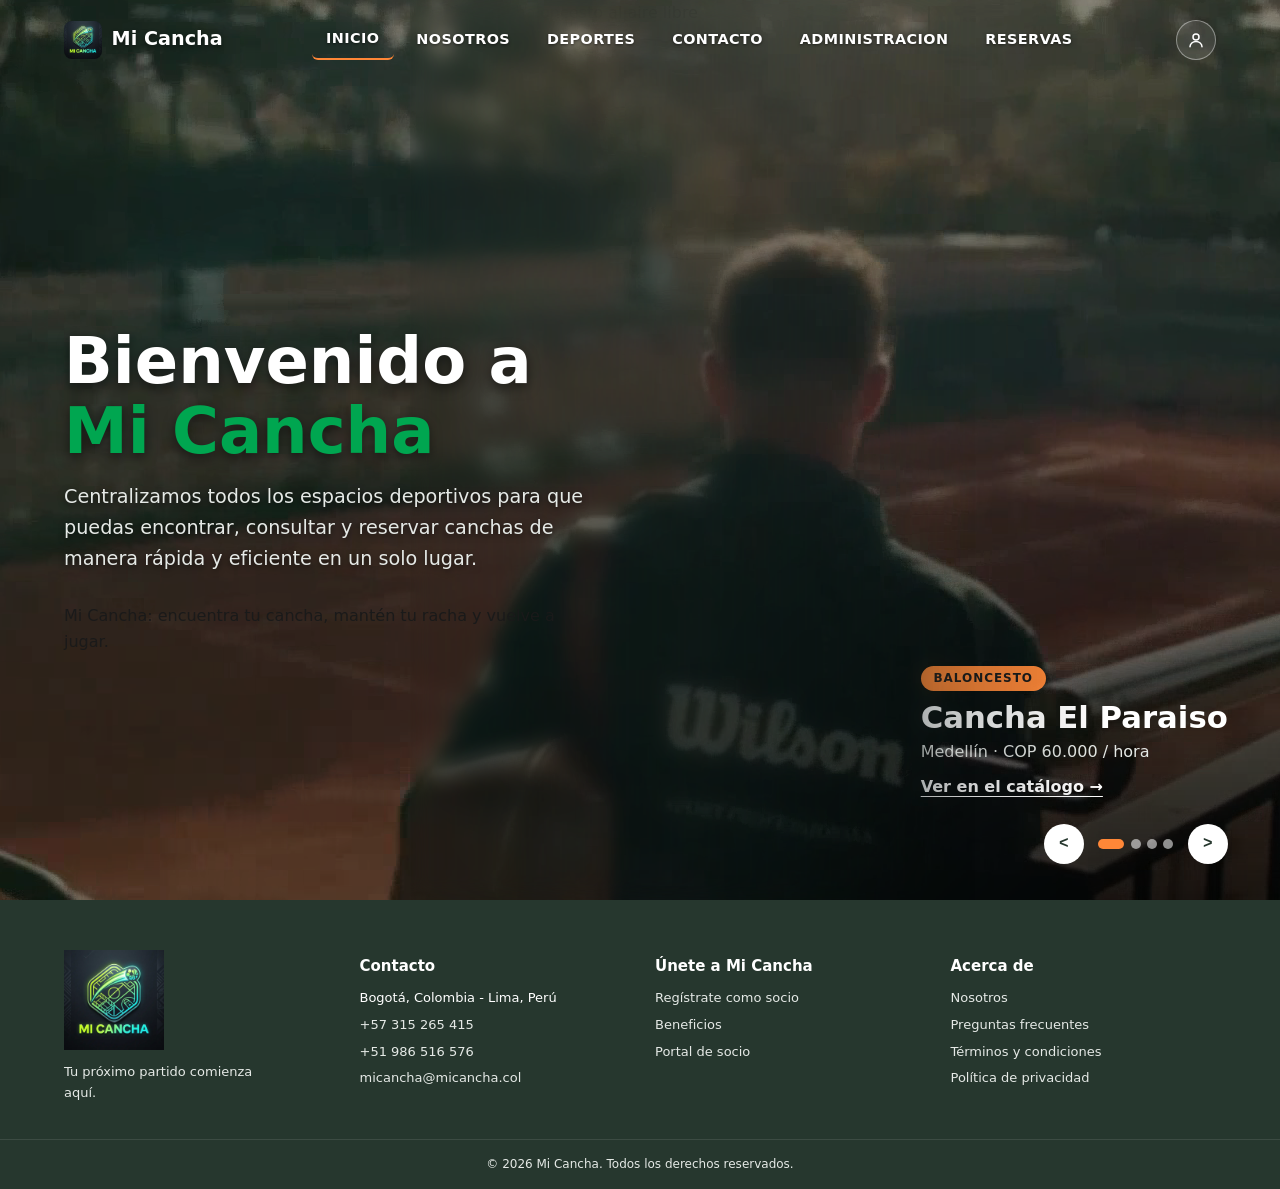
==== commit cece7aa6: "Arreglo page-nosotros + Avatar.andres" ====
--- a/index.html
+++ b/index.html
@@ -32,6 +32,7 @@
         </p>
         <!-- validar si queda mejor el boton o quitarlo -->
         <!-- <a href="./pages/catalogo-canchas.html" class="boton-reserva">Explorar canchas</a> -->
+        <p>Mi Cancha: encuentra tu cancha, mantén tu racha y vuelve a jugar.</p>
       </div>
 
       <!-- El Carrusel se hace con la primera imagen carga de una vez  y las demás se cargan después (data-src / data-srcset) -->
--- a/css/nosotros.css
+++ b/css/nosotros.css
@@ -1,29 +1,20 @@
-/* ===================================================
-   Acerca de Nosotros - Estilos responsivos
-   =================================================== */
-
+/* ====================
+    Acerca de Nosotros 
+   ==================== */
+
+/* Hero con efecto de entrada */
 .hero-nosotros {
   position: relative;
   width: 100%;
   height: 50vh;
   min-height: 320px;
-  background: linear-gradient(rgba(0, 0, 0, 0.5), rgba(0, 0, 0, 0.5)),
-  url('../img/fondoDeport.webp') center/cover no-repeat;
+  background: linear-gradient(rgba(0, 0, 0, 0.45), rgba(0, 0, 0, 0.65)),
+    url('../img/fondoDeport.webp') center/cover no-repeat;
   display: flex;
   align-items: center;
   justify-content: center;
   text-align: center;
-}
-
-.hero-nosotros::after {
-  content: '';
-  position: absolute;
-  top: 0;
-  left: 0;
-  width: 100%;
-  height: 100%;
-  background: rgba(0, 0, 0, 0.5);
-  z-index: 1;
+  overflow: hidden;
 }
 
 .hero-titulo {
@@ -31,21 +22,24 @@
   z-index: 2;
   color: var(--blanco);
   font-size: clamp(2.2rem, 7vw, 4rem);
-  font-family: "Poppins", cursive, sans-serif;
-  font-weight: 400;
+  font-family: "Poppins", sans-serif;
+  font-weight: 600;
   padding: 0 1rem;
-  text-shadow: 0 4px 10px rgba(0, 0, 0, 0.5);
-}
-
+  text-shadow: 0 4px 15px rgba(0, 0, 0, 0.5);
+  animation: fadeUp 0.8s ease-out forwards;
+}
+
+/* Contenedor Principal */
 .contenido {
-  max-width: 1050px;
-  margin: 3rem auto;
+  max-width: 1100px;
+  margin: 3.5rem auto;
   padding: 0 1.2rem;
   color: var(--black);
 }
 
 .seccion {
-  margin-bottom: 3.5rem;
+  margin-bottom: 4.5rem;
+  animation: fadeUp 0.9s ease-out forwards;
 }
 
 .seccion > h2 {
@@ -53,144 +47,369 @@
   margin-bottom: 1.5rem;
   color: var(--carbonVerdoso);
   font-size: clamp(1.6rem, 4vw, 2.2rem);
+  position: relative;
+  padding-bottom: 0.6rem;
+}
+
+.seccion > h2::after {
+  content: '';
+  position: absolute;
+  bottom: 0;
+  left: 50%;
+  transform: translateX(-50%);
+  width: 60px;
+  height: 4px;
+  border-radius: 2px;
+  background: linear-gradient(90deg, var(--verdeCancha), var(--narajaDeportivo));
 }
 
 /* Misión y Visión */
 #proyecto {
   display: grid;
   grid-template-columns: repeat(2, 1fr);
-  gap: 1.5rem;
+  gap: 1.8rem;
 }
 
 #proyecto article {
   background: var(--verdeNiebla);
   border: 1px solid var(--grisSeparacion);
-  border-top: 4px solid var(--verdeCancha);
-  border-radius: 14px;
-  padding: 2rem;
-  box-shadow: 0 4px 15px rgba(0,0,0,0.03);
+  border-radius: 16px;
+  padding: 2.2rem;
+  position: relative;
+  overflow: hidden;
+  box-shadow: 0 4px 15px rgba(0, 0, 0, 0.03);
+  transition: transform 0.35s cubic-bezier(0.175, 0.885, 0.32, 1.275),
+              box-shadow 0.35s ease,
+              border-color 0.35s ease;
+}
+
+#proyecto article::before {
+  content: '';
+  position: absolute;
+  top: 0;
+  left: 0;
+  width: 100%;
+  height: 4px;
+  background: linear-gradient(90deg, var(--verdeCancha), var(--verdeOsucro));
+  transform: scaleX(0);
+  transform-origin: left;
+  transition: transform 0.4s ease;
+}
+
+#proyecto article:hover {
+  transform: translateY(-8px);
+  border-color: var(--verdeCancha);
+  box-shadow: 0 14px 30px -10px rgba(0, 0, 0, 0.12);
+}
+
+#proyecto article:hover::before {
+  transform: scaleX(1);
 }
 
 #proyecto h2 {
   color: var(--verdeOsucro);
   margin-bottom: 0.8rem;
+  font-size: 1.5rem;
 }
 
 #proyecto p {
   color: var(--grisVerdoso);
   font-size: 1rem;
-}
-
-/* Diferenciadores y Equipo */
+  line-height: 1.65;
+}
+
+/* Diferenciadores */
 #diferenciadores > p {
-  max-width: 800px;
-  margin: 0 auto 2rem;
+  max-width: 780px;
+  margin: 0 auto 2.5rem;
   text-align: center;
   color: var(--grisVerdoso);
   font-size: 1.05rem;
-}
-
-.tarjetas,
-.tarjetas-equipo {
+  line-height: 1.6;
+}
+
+.tarjetas {
   display: grid;
   grid-template-columns: repeat(auto-fit, minmax(260px, 1fr));
-  gap: 1.5rem;
-}
-
-.tarjeta,
-.tarjeta-dev {
+  gap: 1.6rem;
+}
+
+.tarjeta {
+  background: var(--verdeNiebla);
+  border: 1px solid var(--grisSeparacion);
+  border-radius: 16px;
+  padding: 2rem 1.5rem;
+  text-align: center;
+  position: relative;
+  overflow: hidden;
+  box-shadow: 0 6px 20px rgba(0, 0, 0, 0.04);
+  transition: transform 0.35s cubic-bezier(0.175, 0.885, 0.32, 1.275),
+              box-shadow 0.35s ease,
+              border-color 0.35s ease,
+              background-color 0.35s ease;
+}
+
+.tarjeta::before {
+  content: '';
+  position: absolute;
+  top: 0;
+  left: 0;
+  width: 100%;
+  height: 4px;
+  background: linear-gradient(90deg, var(--verdeCancha), var(--narajaDeportivo));
+  transform: scaleX(0);
+  transform-origin: left;
+  transition: transform 0.4s ease;
+}
+
+.tarjeta:hover {
+  transform: translateY(-10px);
   background: var(--blanco);
-  border: 1px solid var(--grisSeparacion);
-  border-radius: 14px;
-  padding: 1.8rem 1.5rem;
-  text-align: center;
-  box-shadow: 0 6px 20px rgba(0,0,0,0.04);
-  transition: transform 0.25s ease, border-color 0.25s ease;
-}
-
-.tarjeta:hover,
-.tarjeta-dev:hover {
-  transform: translateY(-4px);
   border-color: var(--verdeCancha);
+  box-shadow: 0 15px 30px -10px rgba(0, 0, 0, 0.12);
+}
+
+.tarjeta:hover::before {
+  transform: scaleX(1);
 }
 
 .tarjeta h3 {
   color: var(--verdeOsucro);
-  margin-bottom: 0.6rem;
-  font-size: 1.2rem;
+  margin-bottom: 0.7rem;
+  font-size: 1.25rem;
+  transition: color 0.3s ease;
+}
+
+.tarjeta:hover h3 {
+  color: var(--verdeCancha);
 }
 
 .tarjeta p {
   color: var(--grisVerdoso);
   font-size: 0.95rem;
-}
-
-.tarjeta-dev img {
+  line-height: 1.55;
+}
+
+/* Sección Equipo - Estilo Circular & Tarjetas Laterales */
+#equipo {
+  position: relative;
+  padding: 1rem 0;
+}
+
+#equipo::before {
+  content: '';
+  position: absolute;
+  top: 15%;
+  right: -3%;
+  width: 220px;
+  height: 220px;
+  background: radial-gradient(circle, rgba(255, 107, 0, 0.16) 0%, transparent 70%);
+  border-radius: 50%;
+  pointer-events: none;
+  z-index: 0;
+}
+
+.tarjetas-equipo {
+  position: relative;
+  z-index: 1;
+  display: grid;
+  grid-template-columns: repeat(2, 1fr);
+  gap: 2.2rem 2.5rem;
+  align-items: center;
+}
+
+.tarjeta-dev {
+  display: flex;
+  align-items: center;
+  gap: 1.2rem;
+  background: transparent;
+  border: none;
+  box-shadow: none;
+  padding: 0;
+  text-align: left;
+  transition: transform 0.35s ease;
+}
+
+.tarjeta-dev:hover {
+  transform: translateY(-6px);
+}
+
+.avatar-circulo {
+  position: relative;
+  flex-shrink: 0;
+  width: 105px;
+  height: 105px;
+  border-radius: 50%;
+  background: var(--verdeCancha);
+  padding: 5px;
+  box-shadow: 0 10px 25px -5px rgba(0, 150, 64, 0.35);
+  transition: transform 0.35s cubic-bezier(0.175, 0.885, 0.32, 1.275),
+              box-shadow 0.35s ease;
+}
+
+.avatar-circulo::before {
+  content: '';
+  position: absolute;
+  top: -6px;
+  left: -8px;
+  width: 34px;
+  height: 34px;
+  border-radius: 50%;
+  background: var(--verdeOsucro);
+  z-index: -1;
+  transition: transform 0.35s ease;
+}
+
+.tarjeta-dev:hover .avatar-circulo {
+  transform: scale(1.07);
+  box-shadow: 0 14px 30px -5px rgba(0, 150, 64, 0.5);
+}
+
+.tarjeta-dev:hover .avatar-circulo::before {
+  transform: translate(-4px, -4px) scale(1.15);
+}
+
+.avatar-circulo img {
+  width: 100%;
+  height: 100%;
+  border-radius: 50%;
+  object-fit: cover;
+  background: var(--blanco);
+  display: block;
+}
+
+.info-dev {
+  flex: 1;
+  background: var(--blanco);
+  border: 1px solid var(--grisSeparacion);
+  border-left: 4px solid var(--verdeCancha);
+  border-radius: 16px;
+  padding: 1.3rem 1.5rem;
+  box-shadow: 0 8px 24px rgba(0, 0, 0, 0.05);
+  position: relative;
+  overflow: hidden;
+  transition: border-color 0.3s ease, box-shadow 0.3s ease;
+}
+
+.info-dev::after {
+  content: '';
+  position: absolute;
+  top: -30px;
+  right: -30px;
   width: 80px;
   height: 80px;
+  background: radial-gradient(circle, rgba(255, 107, 0, 0.18) 0%, transparent 70%);
   border-radius: 50%;
-  object-fit: cover;
-  margin-bottom: 1rem;
-}
-
-.tarjeta-dev h3 {
+  opacity: 0;
+  transition: opacity 0.35s ease;
+  pointer-events: none;
+}
+
+.tarjeta-dev:hover .info-dev {
+  border-color: var(--verdeCancha);
+  box-shadow: 0 12px 28px rgba(0, 0, 0, 0.09);
+}
+
+.tarjeta-dev:hover .info-dev::after {
+  opacity: 1;
+}
+
+.info-dev h3 {
   color: var(--carbonVerdoso);
-  margin-bottom: 0.2rem;
-}
-
-.tarjeta-dev .rol {
-  color: var(--verdeCancha);
-  font-weight: 600;
-  font-size: 0.85rem;
-  margin-bottom: 0.6rem;
-}
-
-.tarjeta-dev .bio {
+  font-size: 1.15rem;
+  margin-bottom: 0.25rem;
+}
+
+.info-dev .rol {
+  display: inline-block;
+  color: var(--narajaDeportivo);
+  font-weight: 700;
+  font-size: 0.78rem;
+  text-transform: uppercase;
+  letter-spacing: 0.5px;
+  margin-bottom: 0.5rem;
+}
+
+.info-dev .bio {
   color: var(--grisVerdoso);
   font-size: 0.9rem;
-}
-
-.article {
-  background: var(--verdeNiebla);
-  border-top: 4px solid var(--verdeCancha);
-  box-shadow: 0 4px 15px rgba(0,0,0,0.03);
-}
-
-/* Botón */
-#reserva { 
-  text-align: center; 
-  margin-top: 2.5rem;
+  line-height: 1.45;
+  margin: 0;
+}
+
+/* (Botón dinámico) */
+#reserva {
+  text-align: center;
+  margin-top: 3rem;
 }
 
 .boton-reserva {
   display: inline-block;
-  padding: 0.9rem 2.2rem;
+  padding: 1rem 2.5rem;
   border-radius: 999px;
   background: var(--narajaDeportivo);
   color: var(--blanco);
+  text-decoration: none;
   font-weight: 700;
-  font-size: 1.05rem;
-  box-shadow: 0 4px 15px rgba(255, 135, 55, 0.3);
-  transition: opacity 0.2s, transform 0.2s;
-}
-
-.boton-reserva:hover { 
-  opacity: 0.9; 
-  transform: scale(1.02);
-}
-
-/* Responsive */
+  font-size: 1.1rem;
+  letter-spacing: 0.3px;
+  box-shadow: 0 8px 20px -5px rgba(255, 107, 0, 0.5);
+  transition: transform 0.3s cubic-bezier(0.175, 0.885, 0.32, 1.275),
+              box-shadow 0.3s ease,
+              filter 0.3s ease;
+}
+
+.boton-reserva:hover {
+  transform: translateY(-4px) scale(1.03);
+  box-shadow: 0 14px 28px -5px rgba(255, 107, 0, 0.65);
+  filter: brightness(1.06);
+}
+
+.boton-reserva:active {
+  transform: translateY(-1px) scale(0.99);
+}
+
+/* Animación de entrada */
+@keyframes fadeUp {
+  from {
+    opacity: 0;
+    transform: translateY(25px);
+  }
+  to {
+    opacity: 1;
+    transform: translateY(0);
+  }
+}
+
+/* Diseño Responsivo */
+@media (max-width: 860px) {
+  .tarjetas-equipo {
+    grid-template-columns: 1fr;
+  }
+}
+
 @media (max-width: 768px) {
-  #proyecto { 
-    grid-template-columns: 1fr; 
-  }
-  
+  #proyecto {
+    grid-template-columns: 1fr;
+  }
+
   .contenido {
-    margin: 2rem auto;
-  }
-  
-  .hero-nosotros {
-    height: 50vh;
-    min-height: 260px;
-  }
-}+    margin: 2.5rem auto;
+  }
+
+  .seccion {
+    margin-bottom: 3.5rem;
+  }
+}
+
+@media (max-width: 480px) {
+  .tarjeta-dev {
+    flex-direction: column;
+    text-align: center;
+  }
+
+  .info-dev {
+    border-left: 1px solid var(--grisSeparacion);
+    border-top: 4px solid var(--verdeCancha);
+  }
+}
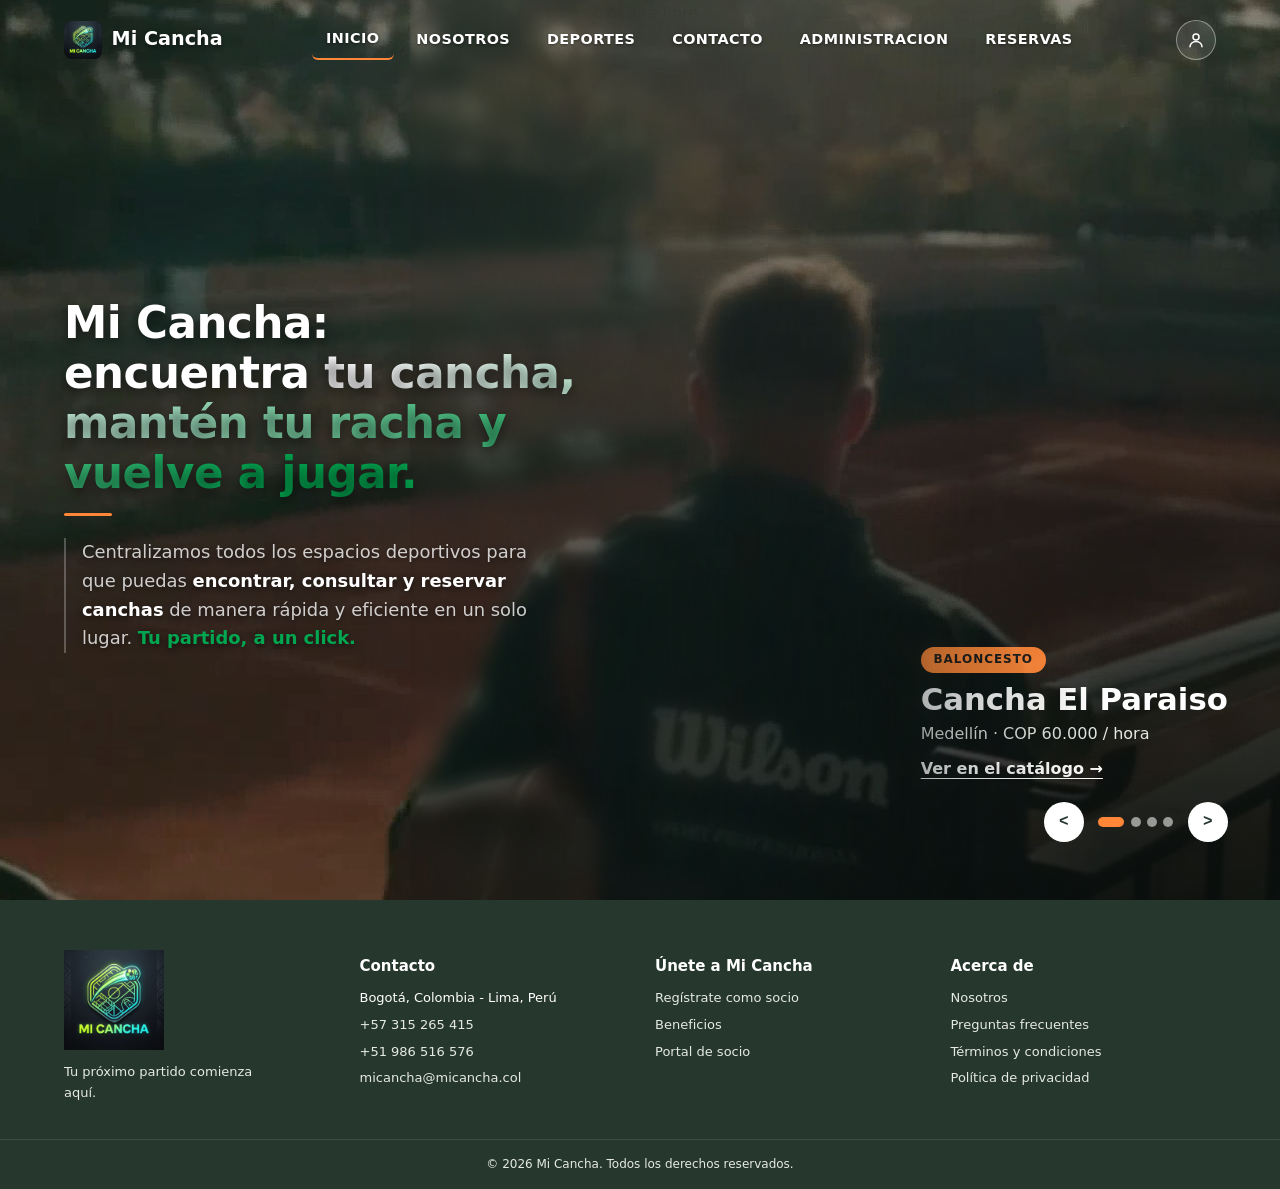
==== commit 6d385bd2: "responsive movil-menu 1.0" ====
--- a/index.html
+++ b/index.html
@@ -25,14 +25,15 @@
       <div class="hero-overlay"></div>
 
       <div class="inicio-texto">
-        <h1 class="inicio-titulo">Bienvenido a <span>Mi Cancha</span></h1>
+        <h1 class="inicio-titulo eslogan">
+          Mi Cancha: encuentra <span>tu cancha, mantén tu racha y vuelve a jugar.</span></h1>
         <p class="inicio-descripcion">
-          Centralizamos todos los espacios deportivos para que puedas encontrar, consultar y reservar canchas de
-          manera rápida y eficiente en un solo lugar.
+            Centralizamos todos los espacios deportivos para que puedas <strong>encontrar, consultar y reservar canchas</strong> 
+            de manera rápida y eficiente en un solo lugar. <span>Tu partido, a un click.</span>
         </p>
+
         <!-- validar si queda mejor el boton o quitarlo -->
         <!-- <a href="./pages/catalogo-canchas.html" class="boton-reserva">Explorar canchas</a> -->
-        <p>Mi Cancha: encuentra tu cancha, mantén tu racha y vuelve a jugar.</p>
       </div>
 
       <!-- El Carrusel se hace con la primera imagen carga de una vez  y las demás se cargan después (data-src / data-srcset) -->
--- a/css/style.css
+++ b/css/style.css
@@ -310,44 +310,80 @@
 }
 
 /* Media Queries para Dispositivos Móviles y Tablets */
+/* Media Queries para Dispositivos Móviles y Tablets */
 @media (max-width: 900px) {
   .menu-toggle {
     display: flex;
-  }
-
-  /* Menú desplegable en pantallas pequeñas */
+    order: 3; /* Coloca el botón hamburguesa al extremo derecho, junto al icono de perfil */
+  }
+
+  .nav-actions {
+    margin-left: auto;
+    margin-right: 0.75rem;
+  }
+
+  /* Menú flotante compacto y translúcido en pantallas pequeñas */
   .menu {
     position: fixed;
-    top: 0;
-    right: -100%;
-    width: 75%;
-    max-width: 300px;
-    height: 100vh;
-    background-color: var(--verdeOsucro);
+    top: 72px; /* Se despliega justo debajo de la barra superior */
+    right: 4%;
+    left: auto;
+    width: min(250px, 85vw);
+    height: auto; /* Se ajusta solo al contenido, sin tapar toda la pantalla */
+    padding: 0.85rem;
+    border: 1px solid rgba(255, 255, 255, 0.14);
+    border-radius: 16px;
+    
+    /* Fondo oscuro elegante con desenfoque que combina con el hero */
+    background: rgba(24, 35, 29, 0.9);
+    -webkit-backdrop-filter: blur(14px);
+    backdrop-filter: blur(14px);
+    box-shadow: 0 16px 36px rgba(0, 0, 0, 0.55);
+
     flex-direction: column;
-    justify-content: center;
-    align-items: flex-start;
-    padding: 2rem;
-    gap: 1.5rem;
-    box-shadow: -5px 0 25px rgba(0,0,0,0.5);
-    transition: right 0.35s ease-in-out;
+    justify-content: flex-start;
+    align-items: stretch;
+    gap: 0.3rem;
+
+    /* Oculto por defecto con animación suave */
+    opacity: 0;
+    visibility: hidden;
+    transform: translateY(-10px) scale(0.97);
+    transition: opacity 0.25s ease, transform 0.25s ease, visibility 0.25s;
     z-index: 1000;
   }
 
+  /* Estado abierto controlado por tu JS actual */
   .menu.activo {
-    right: 0;
+    opacity: 1;
+    visibility: visible;
+    transform: translateY(0) scale(1);
+  }
+
+  /* Asegura que cada <li> ocupe todo el ancho de la tarjeta */
+  .menu li {
+    width: 100%;
   }
 
   .menu a {
-    font-size: 1.1rem;
+    font-size: 0.9rem;
+    font-weight: 500;
     width: 100%;
-    padding: 0.8rem 1rem;
+    padding: 0.65rem 0.95rem;
+    border-radius: 10px;
+    text-shadow: none;
+  }
+
+  .menu a:hover {
+    background: rgba(255, 255, 255, 0.08);
+    color: var(--verdeCancha);
   }
 
   .menu a.activo {
-    background: rgba(255, 255, 255, 0.15);
+    background: rgba(0, 166, 80, 0.16);
+    color: var(--verdeCancha);
     border-bottom: none;
-    border-left: 4px solid var(--blanco);
+    border-left: 3px solid var(--narajaDeportivo);
   }
 
   /* Animación cruzada del botón hamburguesa cuando está abierto */
--- a/css/inicio_slider.css
+++ b/css/inicio_slider.css
@@ -1,330 +1,391 @@
-﻿/* ===== Landing: video de fondo + carrusel desvanecido a la derecha =====
-   El video, la capa oscura, los colores, la navbar y el footer vienen de style.css */
-
-.hero-inicio.hero-con-carrusel {
-    height: 100vh;
-    height: 100svh;
-    min-height: 600px;
-    justify-content: flex-start;   /* el texto va a la izquierda */
-    text-align: left;
-    background: var(--carbonVerdoso);
-}
-
-/* ===== Mensaje principal (izquierda) ===== */
-.inicio-texto {
-    position: relative;
-    z-index: 4;
-    width: 46%;
-    padding: 5rem 0 0 5%;
-    box-sizing: border-box;
-}
-
-.inicio-titulo {
-    margin-bottom: 1rem;
-    color: var(--blanco);
-    font-size: clamp(2.4rem, 5vw, 4.5rem);
-    font-weight: 700;
-    line-height: 1.1;
-    text-shadow: 0 4px 12px rgba(0, 0, 0, 0.5);
-}
-
-.inicio-titulo span {
-    display: block;
-    color: var(--verdeCancha);
-}
-
-.inicio-descripcion {
-    max-width: 520px;
-    margin-bottom: 1.8rem;
-    color: var(--grisSeparacion);
-    font-size: clamp(1rem, 1.5vw, 1.2rem);
-    text-shadow: 0 2px 6px rgba(0, 0, 0, 0.6);
-}
-
-/* ===== Carrusel (derecha) ===== */
-.carrusel {
-    position: absolute;
-    top: 0;
-    right: 0;
-    bottom: 0;
-    width: 68%;
-    z-index: 3; /* encima del video (1) y de la capa oscura (3) */
-}
-
-/* Capa de desenfoque progresivo en el borde izquierdo */
-.carrusel::before {
-    content: "";
-    position: absolute;
-    inset: 0;
-    z-index: 2; /* Encima de la imagen, debajo de .slide-info y controles */
-    pointer-events: none; /* Permite hacer clic a través de esta capa */
-    
-    /* Aplica el desenfoque */
-    -webkit-backdrop-filter: blur(10px);
-    backdrop-filter: blur(10px);
-    
-    /* El desenfoque es fuerte a la izquierda (0%) y desaparece hacia la derecha (65%) */
-    -webkit-mask-image: linear-gradient(
-        to right, 
-        #000 0%, 
-        rgba(0, 0, 0, 0.6) 30%, 
-        transparent 65%
-    );
-    mask-image: linear-gradient(
-        to right, 
-        #000 0%, 
-        rgba(0, 0, 0, 0.6) 30%, 
-        transparent 65%
-    );
-}
-
-
-/* Las slides están apiladas; la activa se ve y las demás se desvanecen */
-.carrusel .slide {
-    position: absolute;
-    inset: 0;
-    opacity: 0;
-    visibility: hidden;
-    transition: opacity 0.9s ease, visibility 0s linear 0.9s;
-    /* Borde izquierdo desvanecido: la imagen se funde con el video */
-    -webkit-mask-image: linear-gradient(
-        to right, 
-        transparent 0%, 
-        rgba(0, 0, 0, 0.25) 35%, 
-        rgba(0, 0, 0, 0.75) 60%, 
-        #000 80%
-    );
-    mask-image: linear-gradient(
-        to right, 
-        transparent 0%, 
-        rgba(0, 0, 0, 0.25) 35%, 
-        rgba(0, 0, 0, 0.75) 60%, 
-        #000 80%
-    );
-}
-
-.carrusel .slide.activa {
-    opacity: 1;
-    visibility: visible;
-    z-index: 1;
-    transition: opacity 0.9s ease;
-}
-
-.carrusel .slide img {
-    display: block;
-    width: 100%;
-    height: 100%;
-    object-fit: cover;
-    transform: scale(1.06); /* zoom suave mientras la slide está activa */
-    transition: transform 7s ease-out;
-}
-
-.carrusel .slide.activa img {
-    transform: scale(1);
-}
-
-/* Degradado inferior para que el texto se lea sobre la foto */
-.carrusel .slide::after {
-    content: "";
-    position: absolute;
-    inset: 0;
-    background: linear-gradient(to top, rgba(0, 0, 0, 0.75) 0%, rgba(0, 0, 0, 0) 55%);
-}
-
-/* ===== Información de la cancha ===== */
-.slide-info {
-    position: absolute;
-    right: 6%;
-    bottom: calc(4vh + 64px); /* deja espacio para los controles */
-    z-index: 3;
-    max-width: 380px;
-    color: var(--blanco);
-    text-align: left;
-}
-
-.slide-etiqueta {
-    display: inline-block;
-    margin-bottom: 0.5rem;
-    padding: 0.2rem 0.8rem;
-    border-radius: 999px;
-    background: var(--narajaDeportivo);
-    color: var(--black);
-    font-size: 0.75rem;
-    font-weight: 700;
-    letter-spacing: 0.08em;
-    text-transform: uppercase;
-}
-
-.slide-nombre {
-    font-size: clamp(1.4rem, 2.4vw, 2rem);
-    line-height: 1.2;
-}
-
-.slide-datos {
-    margin: 0.2rem 0 0.6rem;
-    color: var(--grisSeparacion);
-}
-
-.slide-enlace {
-    font-weight: 700;
-    text-decoration: underline;
-    text-underline-offset: 4px;
-    transition: color 0.2s;
-}
-
-.slide-enlace:hover {
-    color: var(--verdeCancha);
-}
-
-.slide-enlace:focus-visible {
-    outline: 3px solid var(--verdeMenta);
-    outline-offset: 3px;
-}
-
-/* ===== Controles (anterior, puntos, siguiente, pausa) ===== */
-.carrusel-controles {
-    position: absolute;
-    right: 6%;
-    bottom: 4vh;
-    z-index: 5;
-    display: flex;
-    align-items: center;
-    gap: 0.6rem;
-}
-
-.carrusel-boton {
-    width: 40px;
-    height: 40px;
-    border: none;
-    border-radius: 50%;
-    background: var(--blanco);
-    color: var(--carbonVerdoso);
-    font-family: monospace;
-    font-size: 1rem;
-    font-weight: bold;
-    cursor: pointer;
-    transition: background 0.3s;
-}
-
-.carrusel-boton:hover {
-    background: var(--narajaDeportivo);
-}
-
-.carrusel-boton:focus-visible {
-    outline: 3px solid var(--verdeMenta);
-    outline-offset: 2px;
-}
-
-.carrusel-pausa {
-    width: 34px;
-    height: 34px;
-    font-size: 0.65rem;
-    background: rgba(255, 255, 255, 0.85);
-}
-
-.carrusel-puntos {
-    display: flex;
-    align-items: center;
-    gap: 0.4rem;
-    padding: 0 0.3rem;
-}
-
-.carrusel-punto {
-    position: relative;
-    width: 10px;
-    height: 10px;
-    padding: 0;
-    border: none;
-    border-radius: 999px;
-    background: rgba(255, 255, 255, 0.55);
-    cursor: pointer;
-    transition: width 0.3s, background 0.3s;
-}
-
-/* Área de toque más grande que el punto visible */
-.carrusel-punto::before {
-    content: "";
-    position: absolute;
-    inset: -10px -4px;
-}
-
-.carrusel-punto.activo {
-    width: 26px;
-    background: var(--narajaDeportivo);
-}
-
-.carrusel-punto:focus-visible {
-    outline: 3px solid var(--verdeMenta);
-    outline-offset: 3px;
-}
-
-/* ===== Tablets y celulares: texto arriba, carrusel abajo con desvanecido hacia arriba ===== */
-@media (max-width: 900px) {
+﻿    /* ===== Landing: video de fondo + carrusel desvanecido a la derecha =====
+    El video, la capa oscura, los colores, la navbar y el footer vienen de style.css */
+
     .hero-inicio.hero-con-carrusel {
-        align-items: flex-start;
-        min-height: 640px;
-    }
-
+        height: 100vh;
+        height: 100svh;
+        min-height: 600px;
+        justify-content: flex-start;
+        text-align: left;
+        background: var(--carbonVerdoso);
+    }
+
+    /* ===== Mensaje principal (izquierda) ===== */
     .inicio-texto {
+        position: relative;
+        z-index: 4;
+        width: 46%;
+        padding: 5rem 0 0 5%;
+        box-sizing: border-box;
+    }
+
+    /* Título principal con estilo minimalista y elegante */
+    .inicio-titulo.eslogan {
+        position: relative;
+        display: block;
+        margin-bottom: 1.4rem;
+        font-size: clamp(1.9rem, 3.4vw, 3.1rem);
+        font-weight: 700;
+        letter-spacing: -0.01em;
+        line-height: 1.15;
+        color: var(--blanco);
+        text-shadow: 0 4px 12px rgba(0, 0, 0, 0.5);
+    }
+
+    /* Destacado suave en la segunda parte de la frase */
+    .inicio-titulo.eslogan span {
+        display: inline;
+        background: linear-gradient(90deg, var(--blanco) 5%, var(--verdeCancha) 85%);
+        -webkit-background-clip: text;
+        background-clip: text;
+        color: transparent;
+    }
+
+    /* Línea decorativa sutil debajo del título */
+    .inicio-titulo.eslogan::after {
+        content: "";
+        display: block;
+        width: 48px;
+        height: 3px;
+        margin-top: 0.9rem;
+        border-radius: 2px;
+        background: var(--narajaDeportivo);
+        transition: width 0.35s ease;
+    }
+
+    .inicio-titulo.eslogan:hover::after {
+        width: 96px;
+    }
+
+    .inicio-descripcion {
+        max-width: 500px;
+        margin-bottom: 1.8rem;
+        padding-left: 1rem;
+        border-left: 2px solid rgba(255, 255, 255, 0.25); /* Línea vertical minimalista */
+        color: rgba(255, 255, 255, 0.78); /* Blanco ligeramente suavizado para no competir con el h1 */
+        font-size: clamp(0.98rem, 1.4vw, 1.12rem);
+        line-height: 1.6;
+        text-shadow: 0 2px 6px rgba(0, 0, 0, 0.6);
+        animation: aparecerTexto 0.9s ease-out both;
+    }
+
+    /* Resalta las acciones principales en blanco puro */
+    .inicio-descripcion strong {
+        color: var(--blanco);
+        font-weight: 600;
+    }
+
+    /* Resalta el remate final con tu color acento */
+    .inicio-descripcion span {
+        display: inline-block;
+        color: var(--verdeCancha);
+        font-weight: 600;
+    }
+
+    /* Animación sutil de entrada al abrir la página */
+    @keyframes aparecerTexto {
+        from {
+            opacity: 0;
+            transform: translateY(12px);
+        }
+        to {
+            opacity: 1;
+            transform: translateY(0);
+        }
+    }
+
+    /* ===== Carrusel (derecha) ===== */
+    .carrusel {
+        position: absolute;
+        top: 0;
+        right: 0;
+        bottom: 0;
+        width: 68%;
+        z-index: 3;
+    }
+
+    /* Capa de desenfoque progresivo en el borde izquierdo */
+    .carrusel::before {
+        content: "";
+        position: absolute;
+        inset: 0;
+        z-index: 2;
+        pointer-events: none;
+        -webkit-backdrop-filter: blur(10px);
+        backdrop-filter: blur(10px);
+        -webkit-mask-image: linear-gradient(
+            to right,
+            #000 0%,
+            rgba(0, 0, 0, 0.6) 30%,
+            transparent 65%
+        );
+        mask-image: linear-gradient(
+            to right,
+            #000 0%,
+            rgba(0, 0, 0, 0.6) 30%,
+            transparent 65%
+        );
+    }
+
+    /* Las slides están apiladas; la activa se ve y las demás se desvanecen */
+    .carrusel .slide {
+        position: absolute;
+        inset: 0;
+        opacity: 0;
+        visibility: hidden;
+        transition: opacity 0.9s ease, visibility 0s linear 0.9s;
+        -webkit-mask-image: linear-gradient(
+            to right,
+            transparent 0%,
+            rgba(0, 0, 0, 0.25) 35%,
+            rgba(0, 0, 0, 0.75) 60%,
+            #000 80%
+        );
+        mask-image: linear-gradient(
+            to right,
+            transparent 0%,
+            rgba(0, 0, 0, 0.25) 35%,
+            rgba(0, 0, 0, 0.75) 60%,
+            #000 80%
+        );
+    }
+
+    .carrusel .slide.activa {
+        opacity: 1;
+        visibility: visible;
+        z-index: 1;
+        transition: opacity 0.9s ease;
+    }
+
+    .carrusel .slide img {
+        display: block;
         width: 100%;
-        padding: 5.5rem 6% 0;
-    }
-
-    .inicio-titulo {
-        font-size: clamp(2.1rem, 9vw, 2.8rem);
-    }
-
-    .inicio-descripcion {
-        margin-bottom: 1.2rem;
-        font-size: 0.95rem;
-    }
-
-    .carrusel {
-        top: auto;
-        left: 0;
-        width: 100%;
-        height: 42%;
-    }
-
-    .carrusel .slide {
-        -webkit-mask-image: linear-gradient(
-            to bottom, 
-            transparent 0%, 
-            rgba(0, 0, 0, 0.3) 35%, 
-            #000 70%
-        );
-        mask-image: linear-gradient(
-            to bottom, 
-            transparent 0%, 
-            rgba(0, 0, 0, 0.3) 35%, 
-            #000 70%
-        );
-    }
-
+        height: 100%;
+        object-fit: cover;
+        transform: scale(1.06);
+        transition: transform 7s ease-out;
+    }
+
+    .carrusel .slide.activa img {
+        transform: scale(1);
+    }
+
+    /* Degradado inferior reforzado para que el texto siempre tenga contraste */
+    .carrusel .slide::after {
+        content: "";
+        position: absolute;
+        inset: 0;
+        background: linear-gradient(
+            to top,
+            rgba(10, 15, 13, 0.92) 0%,
+            rgba(10, 15, 13, 0.45) 45%,
+            transparent 75%
+        );
+    }
+
+    /* ===== Información de la cancha ===== */
     .slide-info {
-        right: auto;
-        left: 6%;
-        bottom: 76px;
-        max-width: 80%;
-    }
-
+        position: absolute;
+        right: 6%;
+        bottom: calc(6.5vh + 60px); /* Antes era 4vh + 64px */
+        z-index: 3;
+        max-width: 380px;
+        color: var(--blanco);
+        text-align: left;
+    }
+
+    .slide-etiqueta {
+        display: inline-block;
+        margin-bottom: 0.5rem;
+        padding: 0.2rem 0.8rem;
+        border-radius: 999px;
+        background: var(--narajaDeportivo);
+        color: var(--black);
+        font-size: 0.75rem;
+        font-weight: 700;
+        letter-spacing: 0.08em;
+        text-transform: uppercase;
+    }
+
+    .slide-nombre {
+        font-size: clamp(1.4rem, 2.4vw, 2rem);
+        line-height: 1.2;
+    }
+
+    .slide-datos {
+        margin: 0.2rem 0 0.6rem;
+        color: var(--grisSeparacion);
+    }
+
+    .slide-enlace {
+        font-weight: 700;
+        text-decoration: underline;
+        text-underline-offset: 4px;
+        transition: color 0.2s;
+    }
+
+    .slide-enlace:hover {
+        color: var(--verdeCancha);
+    }
+
+    .slide-enlace:focus-visible {
+        outline: 3px solid var(--verdeMenta);
+        outline-offset: 3px;
+    }
+
+    /* ===== Controles (anterior, puntos, siguiente) ===== */
     .carrusel-controles {
-        right: auto;
-        left: 6%;
-        bottom: 18px;
-    }
-}
-
-/* Si la persona prefiere menos movimiento: sin zoom y sin transiciones largas */
-@media (prefers-reduced-motion: reduce) {
-    .carrusel .slide,
-    .carrusel .slide.activa {
-        transition: none;
-    }
-
-    .carrusel .slide img,
-    .carrusel .slide.activa img {
-        transform: none;
-        transition: none;
-    }
-}+        position: absolute;
+        right: 6%;
+        bottom: 6.5vh; /* Antes era 4vh */
+        z-index: 5;
+        display: flex;
+        align-items: center;
+        gap: 0.6rem;
+    }
+
+    .carrusel-boton {
+        width: 40px;
+        height: 40px;
+        border: none;
+        border-radius: 50%;
+        background: var(--blanco);
+        color: var(--carbonVerdoso);
+        font-family: monospace;
+        font-size: 1rem;
+        font-weight: bold;
+        cursor: pointer;
+        transition: background 0.3s;
+    }
+
+    .carrusel-boton:hover {
+        background: var(--narajaDeportivo);
+    }
+
+    .carrusel-boton:focus-visible {
+        outline: 3px solid var(--verdeMenta);
+        outline-offset: 2px;
+    }
+
+    .carrusel-puntos {
+        display: flex;
+        align-items: center;
+        gap: 0.4rem;
+        padding: 0 0.3rem;
+    }
+
+    .carrusel-punto {
+        position: relative;
+        width: 10px;
+        height: 10px;
+        padding: 0;
+        border: none;
+        border-radius: 999px;
+        background: rgba(255, 255, 255, 0.55);
+        cursor: pointer;
+        transition: width 0.3s, background 0.3s;
+    }
+
+    .carrusel-punto::before {
+        content: "";
+        position: absolute;
+        inset: -10px -4px;
+    }
+
+    .carrusel-punto.activo {
+        width: 26px;
+        background: var(--narajaDeportivo);
+    }
+
+    .carrusel-punto:focus-visible {
+        outline: 3px solid var(--verdeMenta);
+        outline-offset: 3px;
+    }
+
+    /* ===== Tablets y celulares ===== */
+    @media (max-width: 900px) {
+        .hero-inicio.hero-con-carrusel {
+            align-items: flex-start;
+            min-height: 640px;
+        }
+
+        .inicio-texto {
+            width: 100%;
+            padding: 5.5rem 6% 0;
+        }
+
+        .inicio-titulo.eslogan {
+            font-size: clamp(1.6rem, 6.5vw, 2.2rem);
+            margin-bottom: 1rem;
+        }
+
+        .inicio-descripcion {
+            margin-bottom: 1.2rem;
+            font-size: 0.95rem;
+        }
+
+        .carrusel {
+            top: auto;
+            left: 0;
+            width: 100%;
+            height: 42%;
+        }
+
+        .carrusel::before {
+            -webkit-mask-image: linear-gradient(
+                to bottom,
+                #000 0%,
+                rgba(0, 0, 0, 0.5) 30%,
+                transparent 60%
+            );
+            mask-image: linear-gradient(
+                to bottom,
+                #000 0%,
+                rgba(0, 0, 0, 0.5) 30%,
+                transparent 60%
+            );
+        }
+
+        .carrusel .slide {
+            -webkit-mask-image: linear-gradient(
+                to bottom,
+                transparent 0%,
+                rgba(0, 0, 0, 0.3) 35%,
+                #000 70%
+            );
+            mask-image: linear-gradient(
+                to bottom,
+                transparent 0%,
+                rgba(0, 0, 0, 0.3) 35%,
+                #000 70%
+            );
+        }
+
+        .slide-info {
+            right: auto;
+            left: 6%;
+            bottom: 76px;
+            max-width: 80%;
+        }
+
+        .carrusel-controles {
+            right: auto;
+            left: 6%;
+            bottom: 18px;
+        }
+    }
+
+    /* ===== Accesibilidad: reducir movimiento ===== */
+    @media (prefers-reduced-motion: reduce) {
+        .carrusel .slide,
+        .carrusel .slide.activa,
+        .inicio-titulo.eslogan::after {
+            transition: none;
+        }
+
+        .carrusel .slide img,
+        .carrusel .slide.activa img {
+            transform: none;
+            transition: none;
+        }
+    }
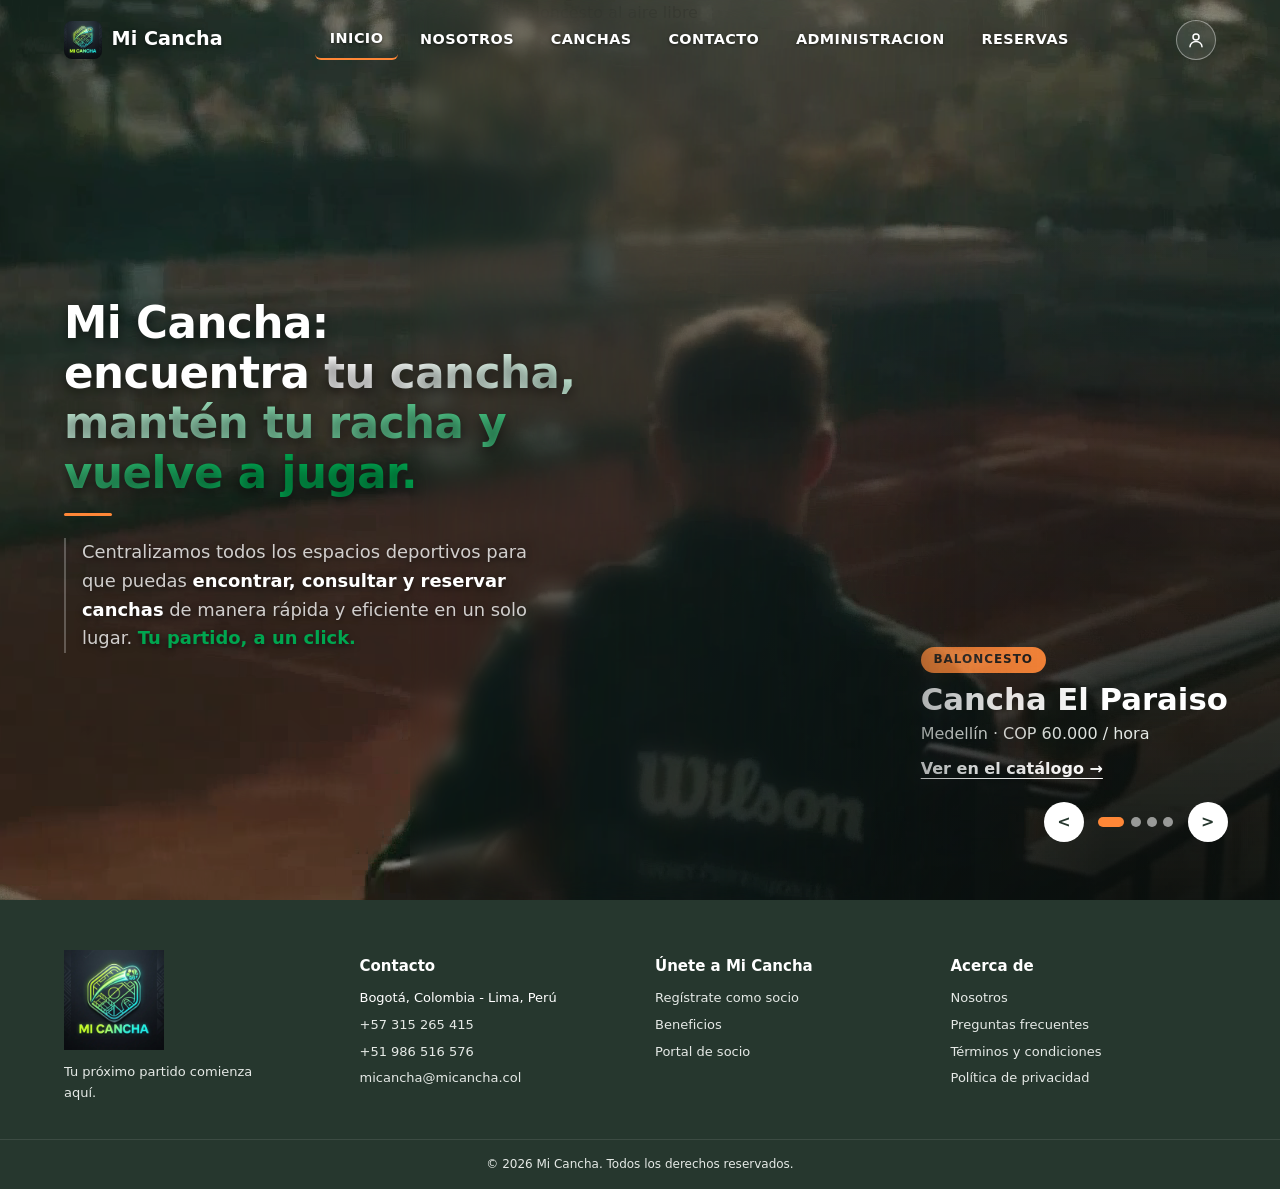
==== commit 11024042: "CSS sincronizado" ====
--- a/index.html
+++ b/index.html
@@ -7,7 +7,6 @@
   <title>Mi Cancha - Inicio</title>
   <link rel="shortcut icon" href="./img/mi_cancha_prototipo_logo.webp" type="image/x-icon">
   <link rel="stylesheet" href="./css/style.css">
-  <link rel="stylesheet" href="./css/nosotros.css">
   <link rel="stylesheet" href="./css/inicio_slider.css">
 </head>
 
--- a/css/style.css
+++ b/css/style.css
@@ -10,28 +10,121 @@
   --grisVerdoso: #64736A;
   --grisSeparacion: #E5E9E6;
   --black: #1a1a1a;
-}
- 
+
+  /* Escala tipográfica unificada */
+  --font-principal: "Poppins", system-ui, -apple-system, sans-serif;
+  --text-hero: clamp(2rem, 5vw, 3.2rem);
+  --text-h2: clamp(1.5rem, 3.2vw, 2.1rem);
+  --text-h3: clamp(1.15rem, 2vw, 1.35rem);
+  --text-body: 1rem;
+  --text-small: 0.875rem;
+
+  /* Espaciado y contenedores estándar */
+  --container-max: 1140px;
+  --container-width: min(1140px, 92%);
+  --section-gap: clamp(2.5rem, 5vw, 3.5rem);
+  --hero-height: 45vh;
+  --hero-min-height: 300px;
+}
+
 * { 
     box-sizing: border-box;
     margin: 0; 
     padding: 0; 
 }
- 
-html { 
-    scroll-behavior: smooth; 
-}
-
-body {
-  min-height: 100vh;
-  display: flex;
-  flex-direction: column;
-  font-family: "Poppins", system-ui, sans-serif;
-  color: var(--black);
-  background-color: var(--blanco);
+
+/* ===== Sistema Unificado de Páginas Internas (Alta especificidad) ===== */
+
+/* 1. Forzar tipografía nativa y herencia en formularios en todas las vistas */
+html body {
+  font-family: system-ui, -apple-system, "Segoe UI", Roboto, Helvetica, Arial, sans-serif;
+  font-size: var(--text-body);
   line-height: 1.6;
 }
- 
+
+body button,
+body input,
+body select,
+body textarea {
+  font-family: inherit;
+  font-size: inherit;
+}
+
+/* 2. Estandarizar altura y espacio superior de los banners (Hero) */
+body .hero-catalogo,
+body .hero-nosotros,
+body .hero-nosotros-contacto,
+body .hero-nosotros-admin,
+body .hero-titulo-admin,
+body .hero-reservas{
+  position: relative;
+  width: 100%;
+  height: 45vh;
+  min-height: 320px;
+  padding-top: 72px; /* Compensa exactamente la barra de navegación fija */
+  display: flex;
+  align-items: center;
+  justify-content: center;
+  text-align: center;
+  box-sizing: border-box;
+}
+
+/* 3. Estandarizar TODOS los títulos principales (H1) */
+body .hero-catalogo h1,
+body .hero-titulo h1,
+body .hero-nosotros-admin h1,
+body .hero-titulo-admin,
+body .hero-titulo-reservas,
+body .hero-nosotros-contacto h1,
+body .welcome h1 {
+  position: relative;
+  z-index: 2;
+  margin: 0;
+  padding: 0 1rem;
+  font-family: inherit;
+  font-size: var(--text-hero);
+  font-weight: 700;
+  line-height: 1.2;
+  letter-spacing: -0.02em;
+  text-transform: none;
+}
+
+/* Estandarizar subtítulos de sección (H2) */
+body .catalogo-intro h2,
+body .seccion > h2,
+body .section-contacto > h2,
+body main.contenedor h2,
+body .section-heading h2 {
+  font-size: var(--text-h2);
+  font-weight: 700;
+  line-height: 1.25;
+  margin-bottom: 1rem;
+}
+
+/* Estandarizar el ancho y los márgenes exteriores del contenido principal */
+body .catalogo,
+body .contenido,
+body main.contenedor,
+body .reservas,
+body .section-formulario,
+body .page-shell {
+  width: var(--container-width);
+  max-width: var(--container-max);
+  margin: var(--section-gap) auto;
+}
+
+
+/* Estandarizar los banners (Hero) de las páginas internas */
+.hero-catalogo,
+.hero-nosotros,
+.hero-nosotros-contacto,
+.hero-nosotros-admin,
+.hero-reservas {
+  height: var(--hero-height) !important;
+  min-height: var(--hero-min-height) !important;
+  padding-top: 72px; /* Compensa la altura de la navbar fija */
+}
+
 a { 
     color: inherit; 
     text-decoration: none;
@@ -63,7 +156,6 @@
   /*backdrop-filter: blur(8px);*/
 } 
 
-
 .logo {
   display: flex;
   align-items: center;
@@ -73,7 +165,7 @@
   color: var(--blanco);
   text-shadow: 0 2px 4px rgba(0,0,0,0.4);
 }
- 
+
 .logo-marca {
   width: 38px;
   height: 38px;
@@ -84,14 +176,14 @@
 .logo-text:hover {
   color: var(--verdeCancha)
 }
- 
+
 .menu { 
     display: flex; 
     gap: 0.5rem; 
     list-style: none; 
     align-items: center;
 }
- 
+
 .menu a {
   display: block;
   padding: 0.5rem 0.9rem;
@@ -104,11 +196,11 @@
   text-shadow: 0 1px 3px rgba(0,0,0,0.5);
   transition: color 0.2s, background 0.2s;
 }
- 
+
 .menu a:hover { 
     color: var(--verdeCancha);  
 }
- 
+
 .menu a.activo { 
     color: var(--blanco);
     border-bottom: 2px solid var(--narajaDeportivo);
@@ -119,7 +211,7 @@
   align-items: center;
   gap: 1rem;
 }
- 
+
 .login {
   width: 40px;
   height: 40px;
@@ -131,12 +223,12 @@
   color: var(--blanco);
   transition: background 0.2s, border-color 0.2s;
 }
- 
+
 .login:hover { 
     background: var(--verdeCancha); 
     border-color: var(--verdeCancha); 
 }
- 
+
 .login svg { 
     width: 18px; 
     height: 18px; 
@@ -225,6 +317,90 @@
   font-family: cursive, sans-serif;
 }
 
+/* ===== Sistema Unificado de Páginas Internas ===== */
+.hero-catalogo,
+.hero-nosotros,
+.hero-nosotros-contacto,
+.hero-nosotros-admin,
+.hero-reservas {
+  height: var(--hero-height);
+  min-height: var(--hero-min-height);
+  padding-top: 72px;
+}
+
+.hero-catalogo h1,
+.hero-titulo,
+.hero-titulo-admin,
+.hero-titulo-reservas,
+.hero-nosotros-contacto h1 {
+  font-family: var(--font-principal);
+  font-size: var(--text-hero);
+  font-weight: 700;
+  line-height: 1.2;
+  letter-spacing: -0.02em;
+  text-transform: none;
+}
+
+.catalogo-intro h2,
+.seccion > h2,
+.section-contacto > h2,
+main.contenedor h2 {
+  font-size: var(--text-h2);
+  font-weight: 700;
+  line-height: 1.25;
+  margin-bottom: 1rem;
+}
+
+.catalogo,
+.contenido,
+main.contenedor,
+.reservas,
+.section-formulario,
+.page-shell {
+  width: var(--container-width);
+  max-width: var(--container-max);
+  margin: var(--section-gap) auto;
+}
+
+/* ===== Animación de entrada unificada (style.css) ===== */
+@keyframes aparecerTexto {
+  from {
+    opacity: 0;
+    transform: translateY(15px);
+  }
+  to {
+    opacity: 1;
+    transform: translateY(0);
+  }
+}
+
+/* 1. Títulos principales de los banners (Hero) */
+body .hero-catalogo h1,
+body .hero-titulo-admin,
+body .hero-titulo-reservas {
+  animation: aparecerTexto 0.9s ease-out both;
+}
+
+/* 2. Contenedores principales (entran un instante después para dar fluidez) */
+body .catalogo,
+body main.contenedor,
+body .reservas {
+  animation: aparecerTexto 0.9s ease-out 0.15s both;
+}
+
+/* 3. Accesibilidad: desactivar animación si el usuario prefiere reducir movimiento */
+@media (prefers-reduced-motion: reduce) {
+  body .hero-catalogo h1,
+  body .hero-titulo-admin,
+  body .hero-titulo-reservas,
+  body .catalogo,
+  body main.contenedor,
+  body .reservas {
+    animation: none;
+  }
+}
+
+
 @media (max-width: 768px) {
   .hero-inicio {
     height: 50vh;
@@ -309,7 +485,6 @@
   font-size: 12px;
 }
 
-/* Media Queries para Dispositivos Móviles y Tablets */
 /* Media Queries para Dispositivos Móviles y Tablets */
 @media (max-width: 900px) {
   .menu-toggle {
--- a/css/inicio_slider.css
+++ b/css/inicio_slider.css
@@ -251,7 +251,6 @@
         border-radius: 50%;
         background: var(--blanco);
         color: var(--carbonVerdoso);
-        font-family: monospace;
         font-size: 1rem;
         font-weight: bold;
         cursor: pointer;
